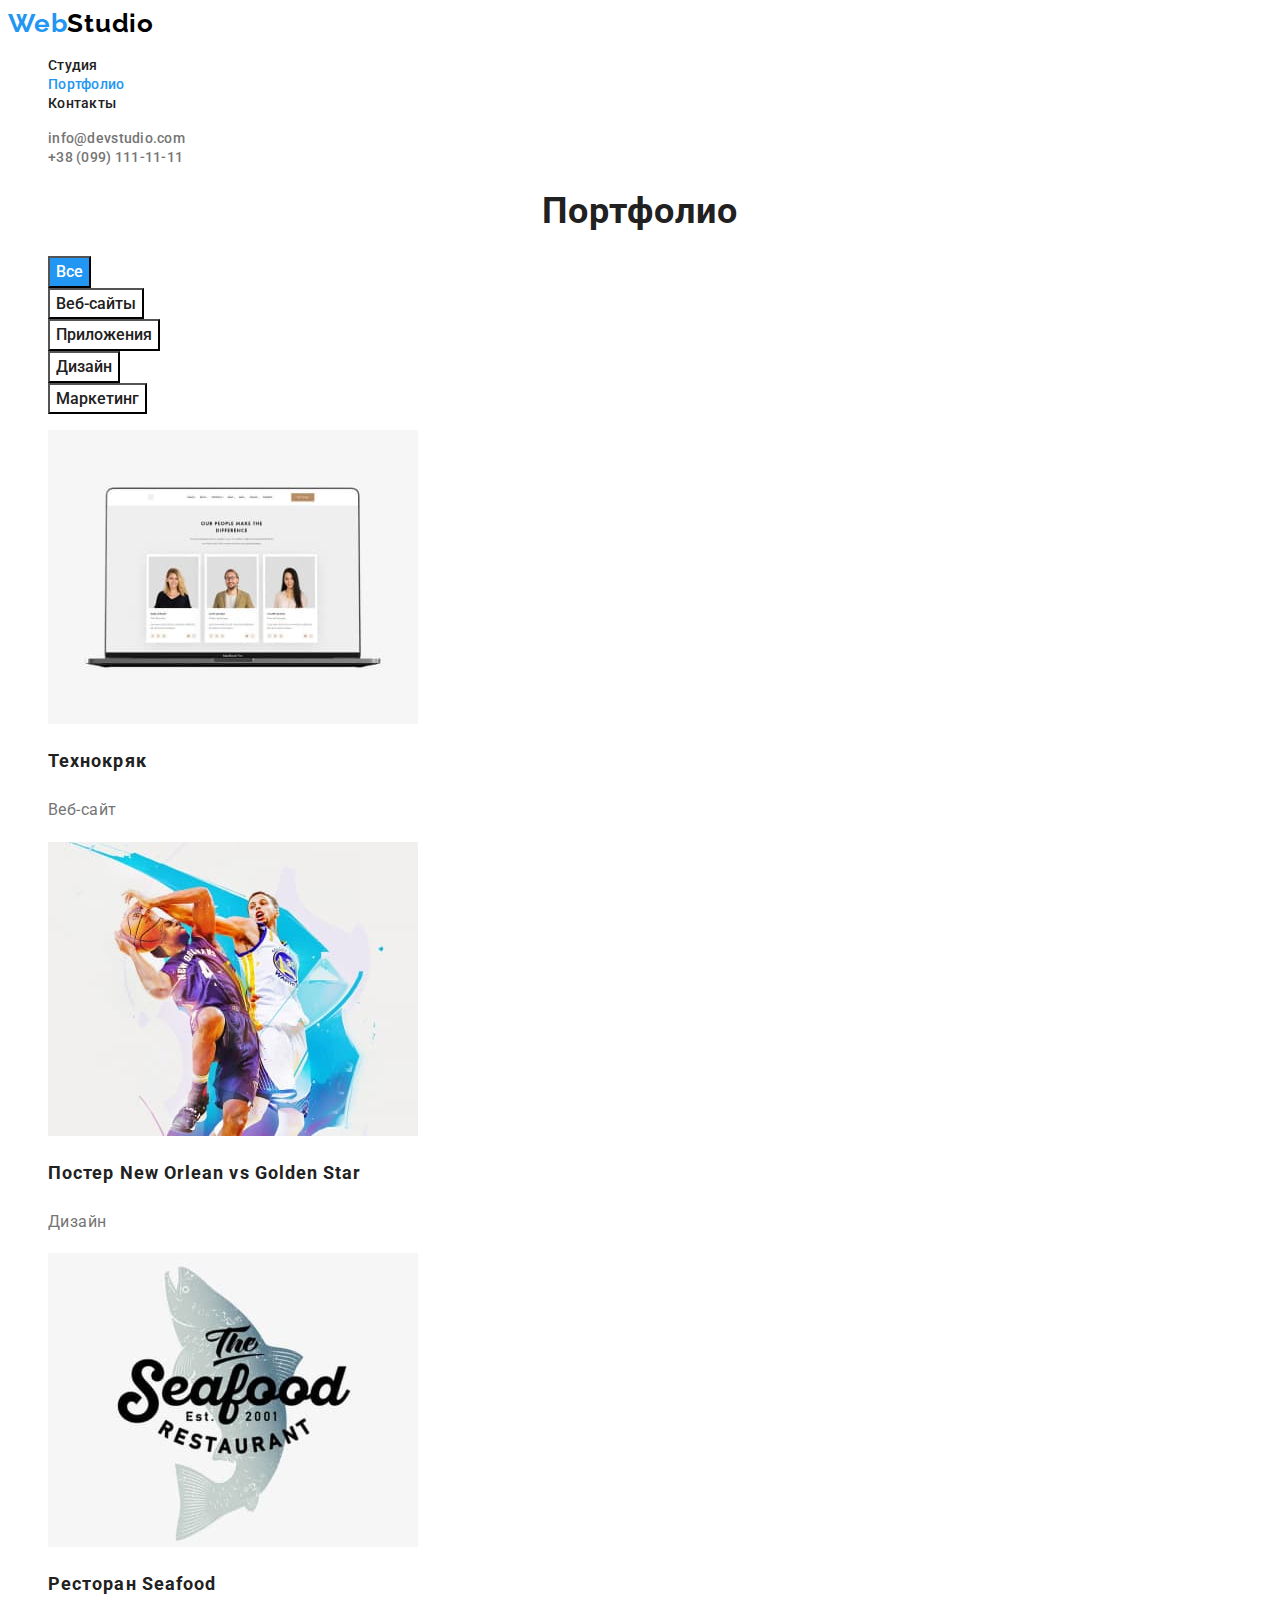
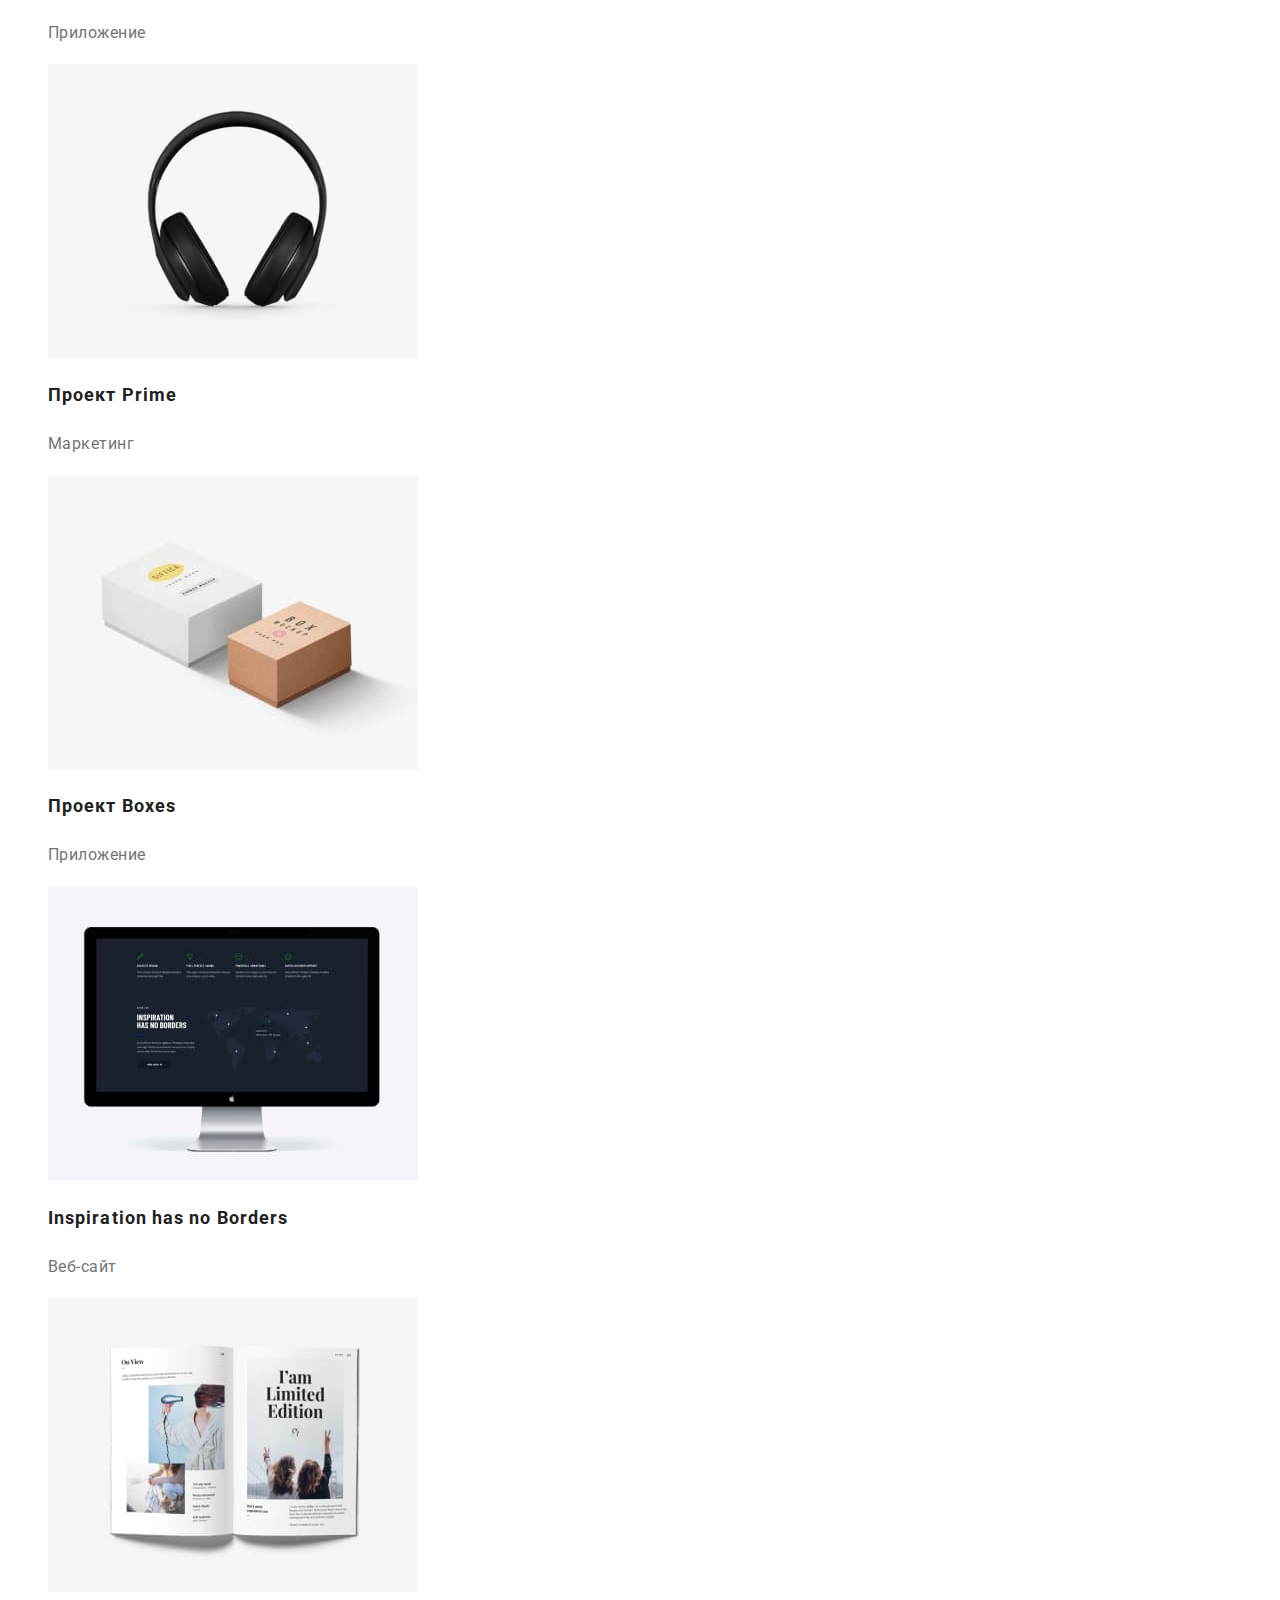
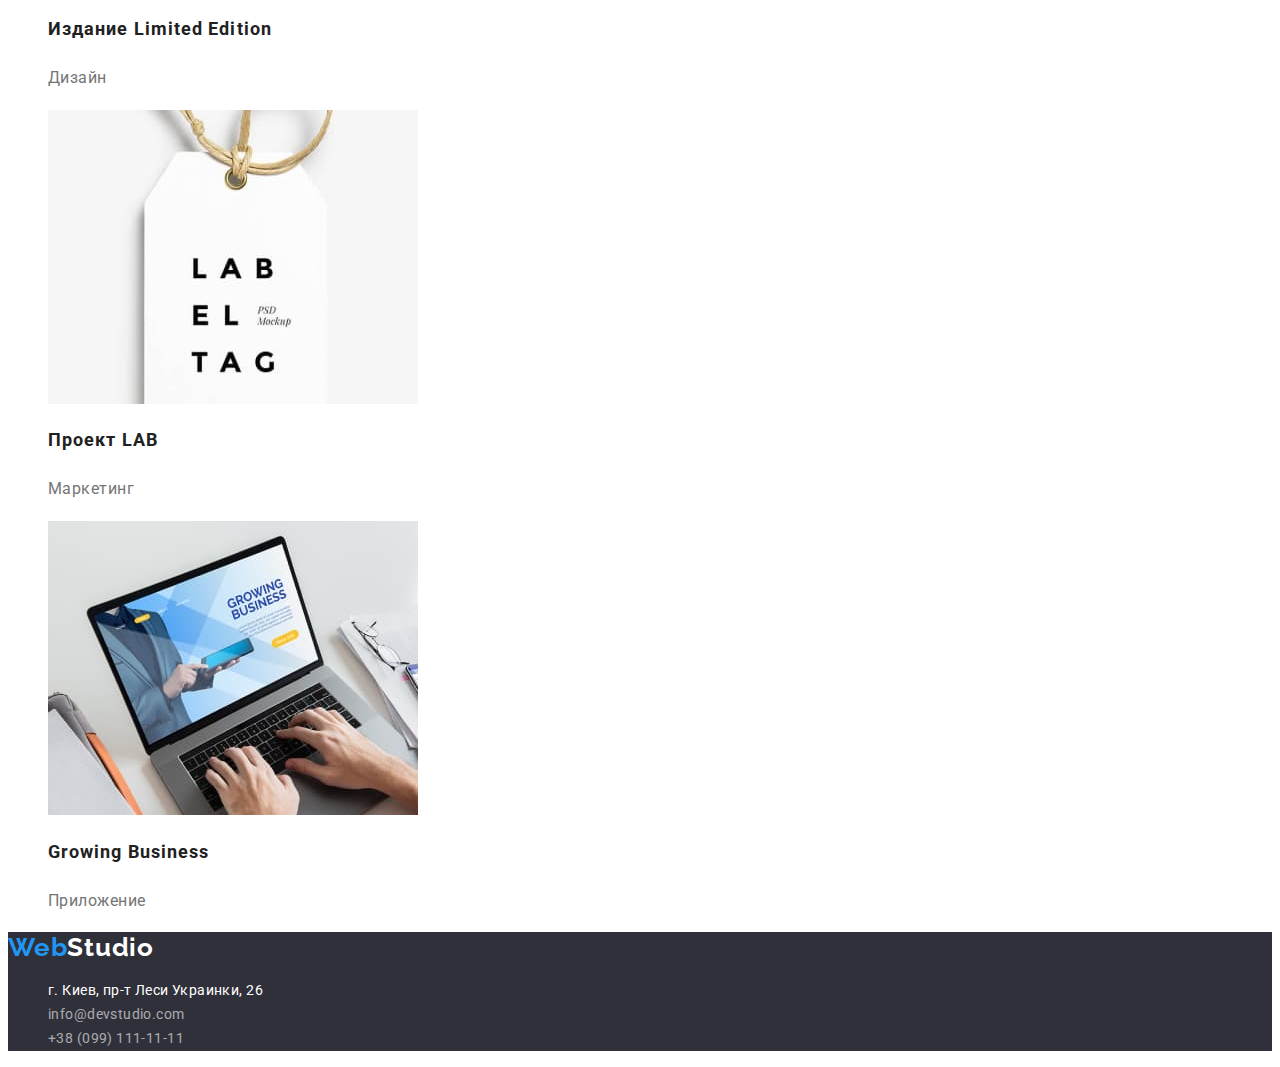
==== portfolio.html @ fb545ff1 "копирование с предыдущего репозитория" ====
<!DOCTYPE html>
<html lang="ru">
  <head>
    <meta charset="UTF-8" />
    <meta http-equiv="X-UA-Compatible" content="IE=edge" />
    <meta name="viewport" content="width=device-width, initial-scale=1.0" />
    <title>Portfolio</title>
    <link
      href="https://fonts.googleapis.com/css2?family=Raleway:wght@700&family=Roboto:wght@400;500;700;900&display=swap"
      rel="stylesheet"
    />
    <link rel="stylesheet" href="./css/style.css" />
  </head>
  <body>
    <!-- Хедер -->
    <header>
      <a href="./index.html" class="logo"> <span class="accent">Web</span>Studio </a>
      <!-- Навигация  -->
      <nav>
        <ul class="site-nav list">
          <li><a href="./index.html" class="site-nav-link"> Студия </a></li>
          <li><a href="./portfolio.html" class="site-nav-link current"> Портфолио </a></li>
          <li><a href="" class="site-nav-link"> Контакты </a></li>
        </ul>
      </nav>
      <!-- Контакты -->
      <ul class="auth-nav list">
        <li>
          <a href="mailto:info@devstudio.com" class="auth-nav-link">info@devstudio.com</a>
        </li>
        <li>
          <a href="tel:+380991111111" class="auth-nav-link">+38 (099) 111-11-11</a>
        </li>
      </ul>
    </header>
    <!-- Главный раздел -->
    <main>
      <section class="section">
        <h1 class="section-title">Портфолио</h1>
        <ul class="portfolio-button list">
          <li><button type="button" class="button current">Все</button></li>
          <li><button type="button" class="button primary">Веб-сайты</button></li>
          <li><button type="button" class="button primary">Приложения</button></li>
          <li><button type="button" class="button primary">Дизайн</button></li>
          <li><button type="button" class="button primary">Маркетинг</button></li>
        </ul>
        <ul class="benefits list">
          <li>
            <img src="./images/img1.jpg" alt="Веб-сайт" width="370" height="294" />
            <h2 class="benefits-title">Технокряк</h2>
            <p class="benefits-text">Веб-сайт</p>
          </li>
          <li>
            <img src="./images/img2.jpg" alt="Постер" width="370" height="294" />
            <h2 class="benefits-title">Постер <span lang="en">New Orlean vs Golden Star</span></h2>
            <p class="benefits-text">Дизайн</p>
          </li>
          <li>
            <img src="./images/img3.jpg" alt="Ресторан" width="370" height="294" />
            <h2 class="benefits-title">Ресторан <span lang="en">Seafood</span></h2>
            <p class="benefits-text">Приложение</p>
          </li>
          <li>
            <img src="./images/img4.jpg" alt="Проект Прайм" width="370" height="294" />
            <h2 class="benefits-title">Проект <span lang="en">Prime</span></h2>
            <p class="benefits-text">Маркетинг</p>
          </li>
          <li>
            <img src="./images/img5.jpg" alt="Проект Боксиз" width="370" height="294" />
            <h2 class="benefits-title">Проект <span lang="en">Boxes</span></h2>
            <p class="benefits-text">Приложение</p>
          </li>
          <li>
            <img src="./images/img6.jpg" alt="Вдохновение" width="370" height="294" />
            <h2 class="benefits-title" lang="en">Inspiration has no Borders</h2>
            <p class="benefits-text">Веб-сайт</p>
          </li>
          <li>
            <img src="./images/img7.jpg" alt="Издание" width="370" height="294" />
            <h2 class="benefits-title">Издание <span lang="en">Limited Edition</span></h2>
            <p class="benefits-text">Дизайн</p>
          </li>
          <li>
            <img src="./images/img8.jpg" alt="Проект Лаб" width="370" height="294" />
            <h2 class="benefits-title">Проект <span lang="en">LAB</span></h2>
            <p class="benefits-text">Маркетинг</p>
          </li>
          <li>
            <img src="./images/img9.jpg" alt="Растущий бизнес" width="370" height="294" />
            <h2 class="benefits-title" lang="en">Growing Business</h2>
            <p class="benefits-text">Приложение</p>
          </li>
        </ul>
      </section>
    </main>

    <!-- Футер -->
    <footer class="footer">
      <a href="./index.html" class="footer-logo"> <span class="accent">Web</span>Studio </a>
      <address class="footer-address">
        <ul class="information list">
          <li>
            <a href="https://goo.gl/maps/oPbWowYrKjm67KPz8" class="location"
              >г. Киев, пр-т Леси Украинки, 26
            </a>
          </li>
          <li><a href="mailto:info@devstudio.com" class="link">info@devstudio.com </a> <br /></li>
          <li>
            <a href="tel:+380991111111" class="link">+38 (099) 111-11-11</a>
          </li>
        </ul>
      </address>
    </footer>
  </body>
</html>
---- css/style.css ----
:root {
    --primery-text-color: #757575;
    --title-text-color:#212121;
    --accent-color: #2196F3;
    --primery-white-color:#FFFFFF;
    --footer-contact-color:rgba(255, 255, 255, 0.6);
    --hero-button-color:#188CE8;
}


body {
background-color:var(--primery-white-color);
color:var(--primery-text-color);
font-family: Roboto, sans-serif;
} 


/* ul{list-style: none;} */
.list{
list-style: none;  
}   

/* logo */

.logo {
color: #000000;
font-family: Raleway, sans-serif;
font-weight: 700;
font-size: 26px;
line-height: 1.19;
letter-spacing: 0.03em;
text-decoration: none;
}
.logo:hover,
.logo:focus {
color: var(--accent-color);
}
.footer-logo{
color:var(--primery-white-color);
font-family: Raleway, sans-serif;
font-weight: 700;
font-size: 26px;
line-height: 1.19;
letter-spacing: 0.03em;
text-decoration: none;
}

.accent {
color: var(--accent-color);
}

.footer-logo:hover, .footer-logo:focus{
color: var(--accent-color);
}


/* site nav */
.site-nav-link {
color:var(--title-text-color) ;
font-weight: 500;
font-size: 14px;
line-height: 1.14;
letter-spacing: 0.02em;
text-decoration: none;
}
.site-nav-link:hover, 
.site-nav-link:focus{
color:var(--accent-color) ;
}
.site-nav-link.current{
color:var(--accent-color);
}


/* auth-nav */

.auth-nav-link{
color: var(--primery-text-color);
font-weight: 500;
font-size: 14px;
line-height: 1.14;
letter-spacing: 0.02em;
text-decoration: none;
}

.auth-nav-link:hover, 
.auth-nav-link:focus{
color: var(--accent-color);
}



/* hero */
.hero-title{
color:var(--primery-white-color);
font-weight: 900;
font-size: 44px;
line-height: 1.36;
text-align: center;
letter-spacing: 0.06em;
text-transform: uppercase;
}


/* button index.html*/

.button{cursor: pointer;}

.hero-button{
color:var(--primery-white-color);
background-color:var(--accent-color);
font-family: inherit;
font-weight: 700;
font-size: 16px;
line-height: 1.88;
text-align: center;
letter-spacing: 0.06em;
text-decoration: none;
}

.hero-button.primary:hover,
.hero-button.primary:focus {
color: var(--primery-white-color);
background-color:var(--hero-button-color);
}


/* button portfolio.html*/

.button {
color: var(--title-text-color);
background-color: var(--primery-white-color);
font-family: inherit;
font-weight: 500;
font-size: 16px;
line-height: 1.6;
text-decoration: none;
}

.button.current{
color: var(--primery-white-color);
background-color: var(--accent-color);
}

.button.primary:hover, 
.button.primary:focus {
color: var(--primery-white-color);
background-color: var(--accent-color);
}

/* section */
.section-title {
color: var(--title-text-color);
font-weight: 700;
font-size: 36px;
line-height: 1.17;
text-align: center;
letter-spacing: 0.03em;
}

/* section "Features" */

.feature-title{
color: var(--title-text-color);
font-weight: 700;
font-size: 14px;
line-height: 1.14;
letter-spacing: 0.03em;
}

/* все заглавные */
.feature-title{
text-transform: uppercase;
}

.feature-text{
color:var(--primery-text-color) ;
font-size: 14px;
line-height: 1.7;
letter-spacing: 0.03em;
}

/* section team */

.team-title{
color: var(--title-text-color);
font-weight: 500;
font-size: 16px;
line-height: 1.19;
letter-spacing: 0.03em;
}
.team-text{
color: var(--primery-text-color);
font-size: 16px;
line-height: 1.19;
letter-spacing: 0.03em;
}

/* section benefits */
.benefits-title {
color: var(--title-text-color);
font-weight: 700;
font-size: 18px;
line-height: 2;
letter-spacing: 0.06em;
}

.benefits-text {
color: var(--primery-text-color);
font-size: 16px;
line-height: 1.9;
letter-spacing: 0.03em;
}

/* "footer address */

.footer-address{
font-style: normal;
}

.information .location{
color:var(--primery-white-color);
}

.information .location:hover,
.information .location:focus{
color:var(--accent-color);
}

.information .link{
color:var(--footer-contact-color);
}

.information .link:hover,
.information .link:focus{
color: var(--accent-color);
}

.information .location, .information .link{
font-size: 14px;
line-height: 1.7;
letter-spacing: 0.03em;
text-decoration: none;
}




/* section "hero" */
.hero, .footer{
background-color: #2F303A;
}

/*section-team */
.section-team{
background-color:#F5F4FA ;
}















/* Oбщий background E5E5E5 */
/* лого цвет #2196F3 #000000 */
/* цвет основного текста #212121; */
/* цвет дополнительного текста  #757575; */

/* белый #ffffff*/
/* акцент #2196F3 */
/* задний фон хедера  background: #F5F4FA */
/* задний фон под кнопкой background: #2F303A */
/* задний фон основного раздела background: #E5E5E5 */
/* фон внизу почта и телефон rgba(255, 255, 255, 0.6) */

/* .button{ 
font-family: inherit;}*/
/* {
    color: var(--title-text-color);
    background-color: var(--primery-white-color);
}
.button.primary{
    color: var(--primery-white-color);
    background-color:var(--accent-color);
}
.button.secondary{
    color:var(--accent-color);
    background-color:var(--primery-white-color);
}
html
<li><a href=""class=button primary> Log in </a></li>
<li><a href=""class=button secondary> Register </a></li> */
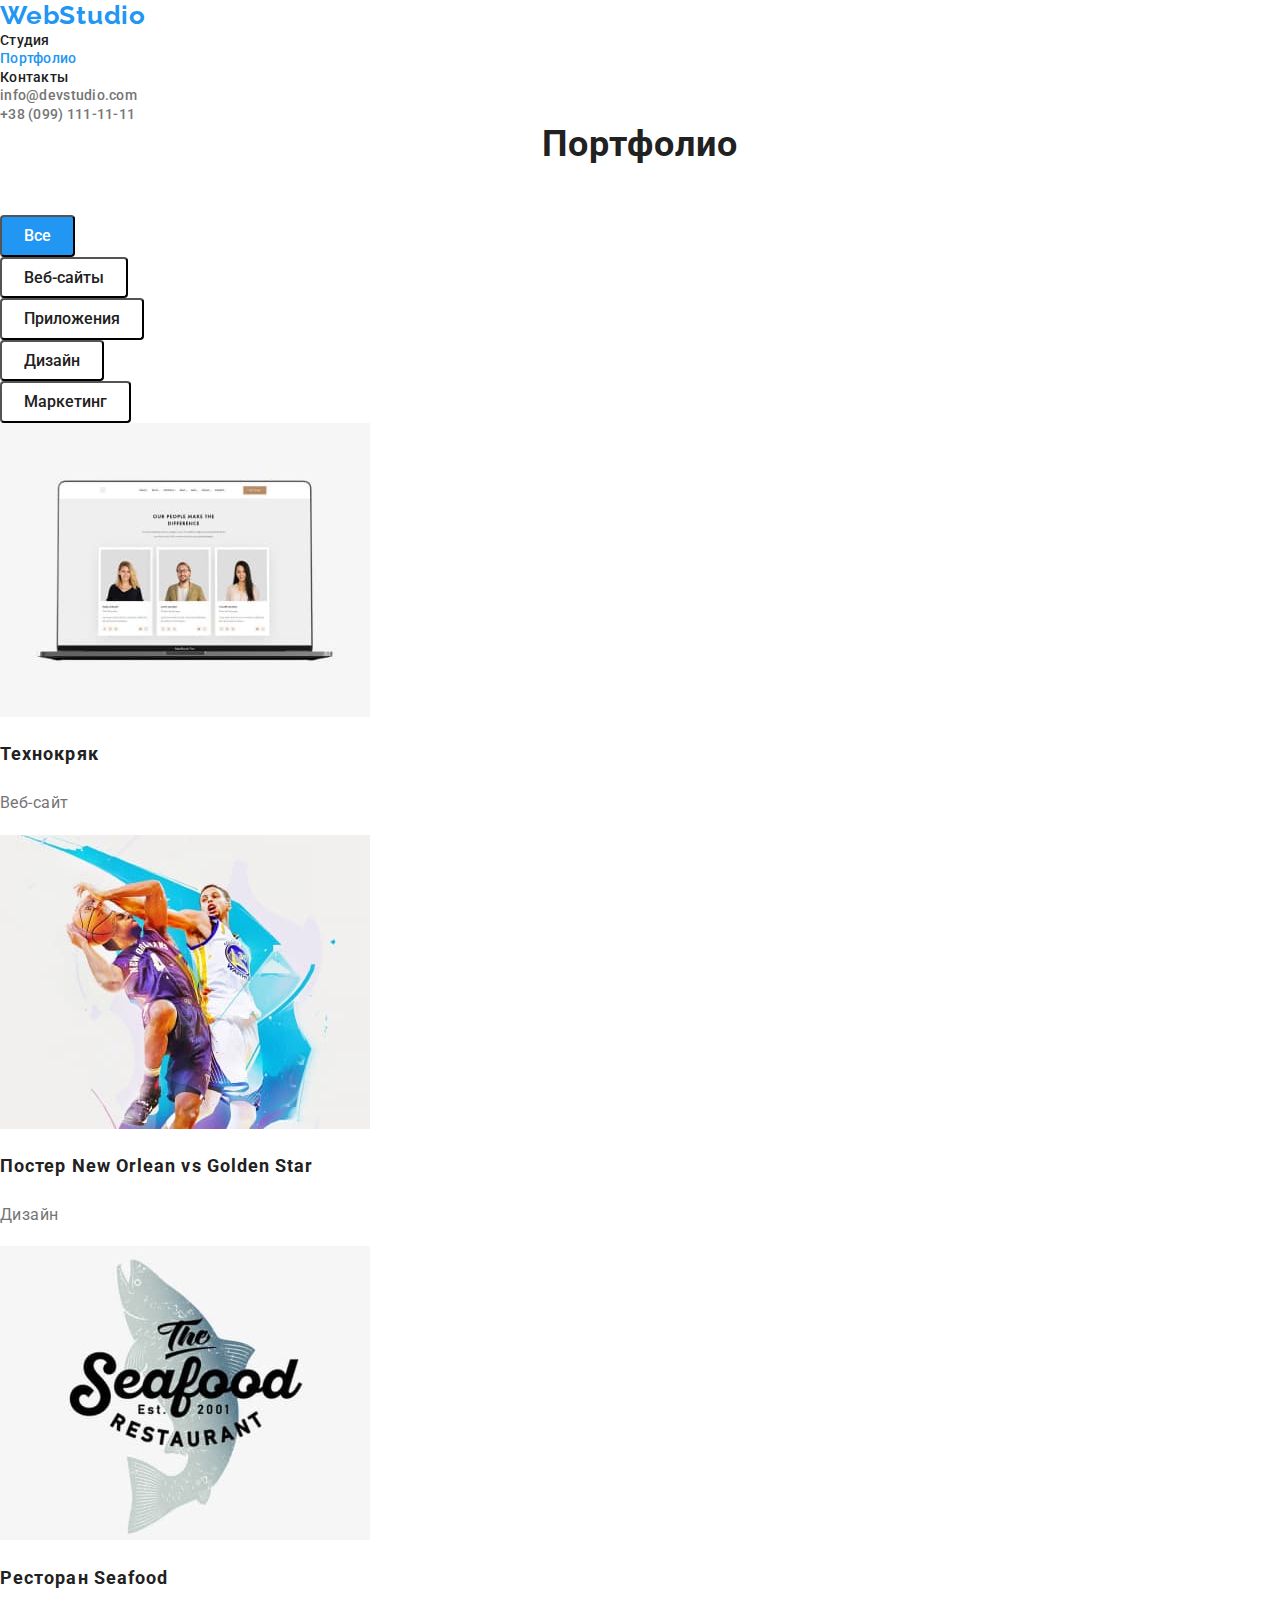
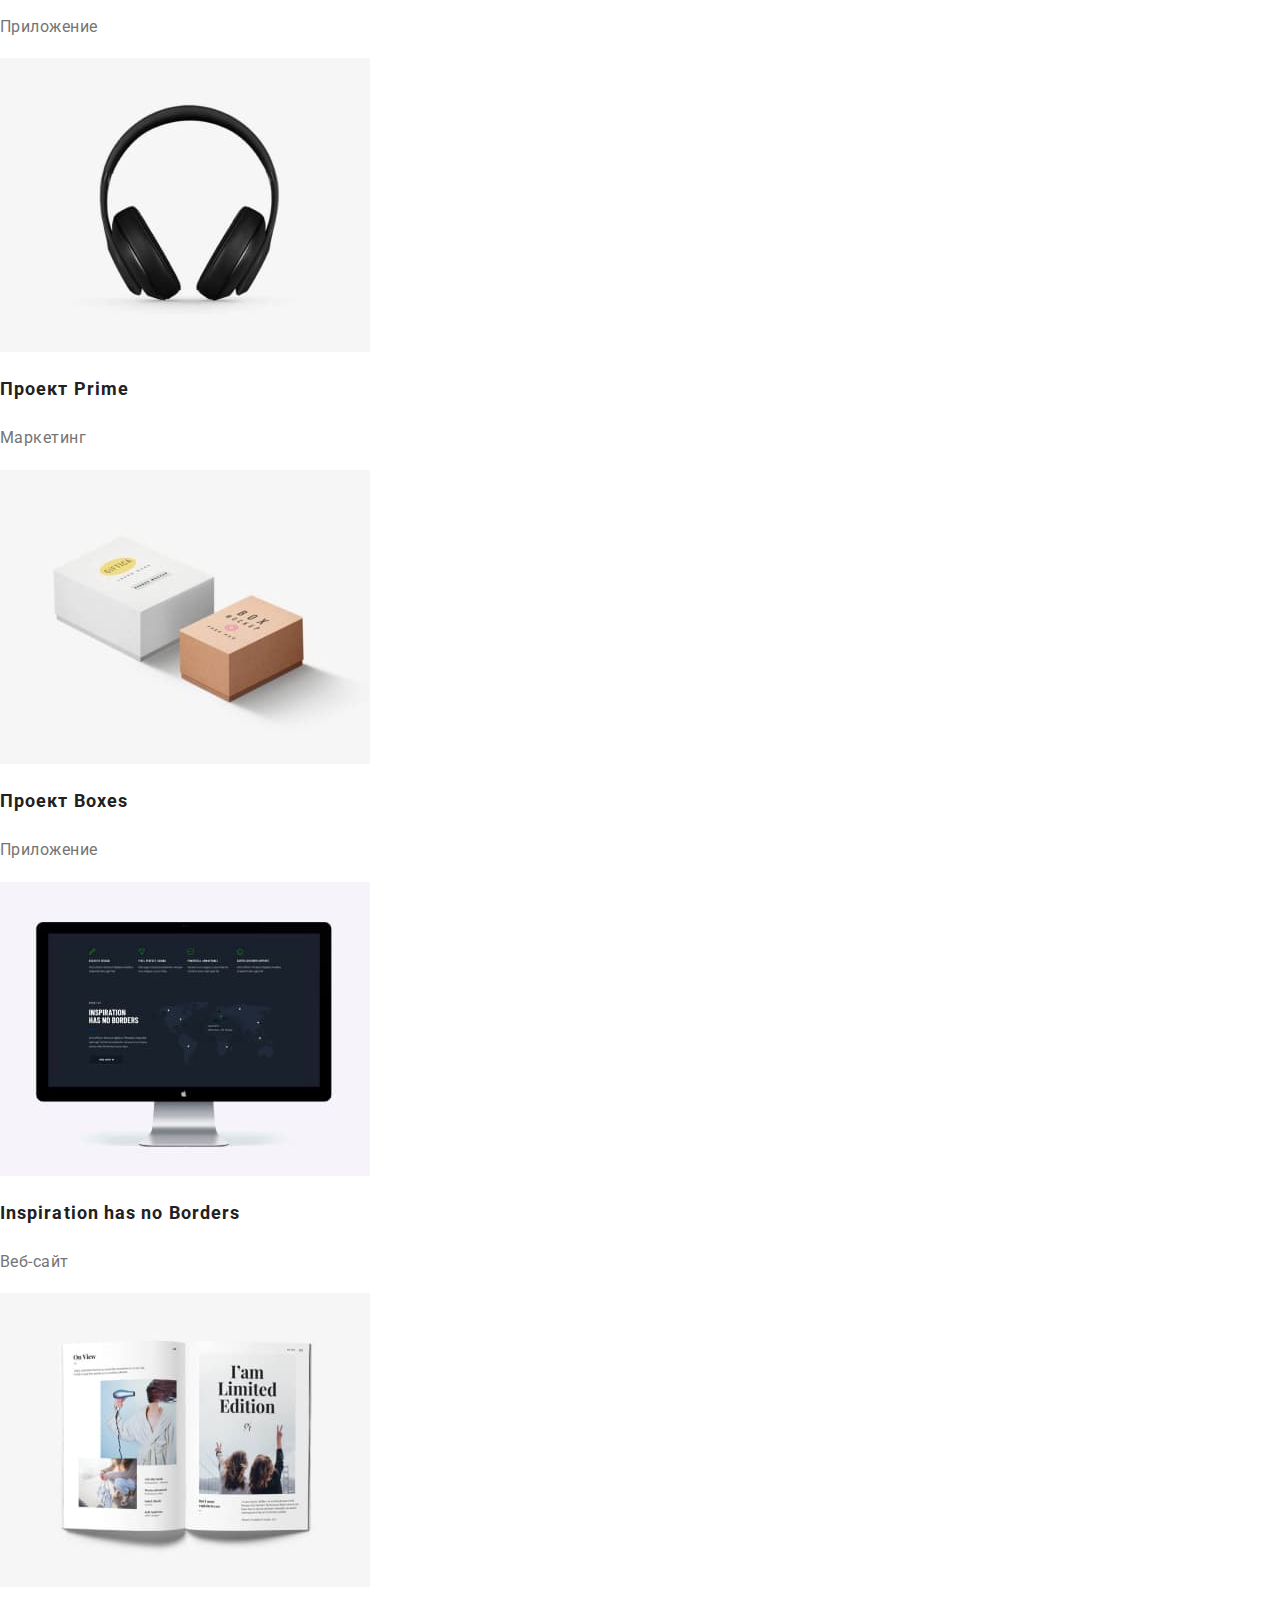
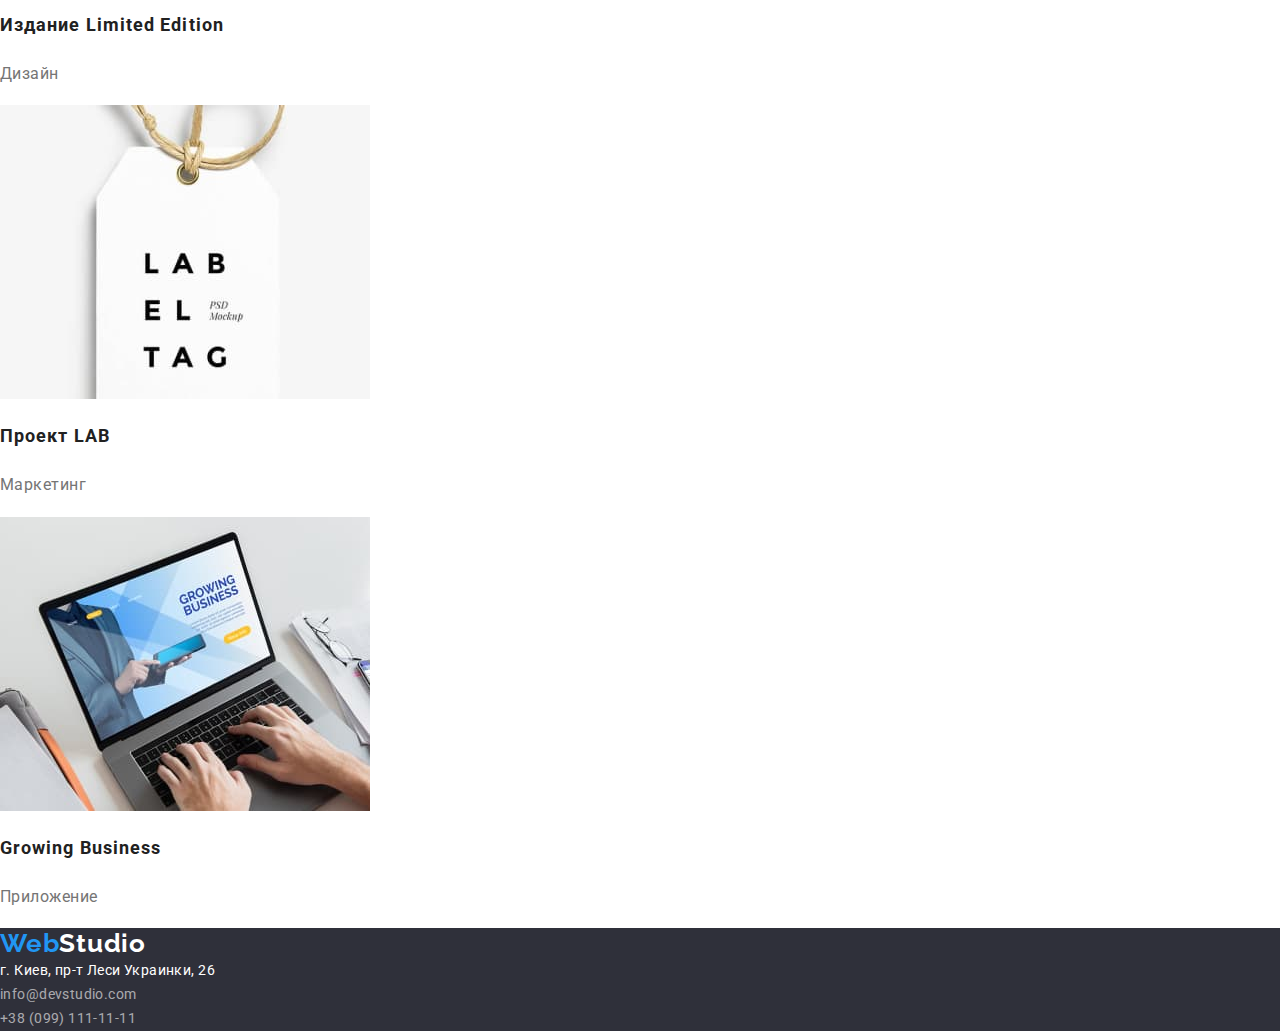
==== commit 184fc4c3: "нанесение разметки в index" ====
--- a/portfolio.html
+++ b/portfolio.html
@@ -8,6 +8,10 @@
     <link
       href="https://fonts.googleapis.com/css2?family=Raleway:wght@700&family=Roboto:wght@400;500;700;900&display=swap"
       rel="stylesheet"
+    />
+    <link
+      rel="stylesheet"
+      href="https://cdnjs.cloudflare.com/ajax/libs/modern-normalize/1.1.0/modern-normalize.min.css"
     />
     <link rel="stylesheet" href="./css/style.css" />
   </head>
--- a/css/style.css
+++ b/css/style.css
@@ -1,3 +1,13 @@
+html{
+    box-sizing: border-box;
+}
+
+*, 
+*::before,
+*::after{
+box-sizing: inherit;
+}
+
 :root {
     --primery-text-color: #757575;
     --title-text-color:#212121;
@@ -12,12 +22,30 @@
 background-color:var(--primery-white-color);
 color:var(--primery-text-color);
 font-family: Roboto, sans-serif;
-} 
-
+}
+ /*разметка макета  */
+
+/* разметка хедера */
+.page-header{
+background-color: var(--primery-white-color); 
+}
+
+/* разметка контейнера */
+
+.container{
+width: 1170px;
+padding-left: 15px;
+padding-right: 15px;
+margin-left: auto;
+margin-right: auto;
+outline: 2px solid tomato;
+}
 
 /* ul{list-style: none;} */
 .list{
-list-style: none;  
+list-style: none;
+padding: 0;
+margin: 0;  
 }   
 
 /* logo */
@@ -91,12 +119,18 @@
 
 
 /* hero */
+.hero{
+text-align: center;
+margin-bottom: 94px;
+}
 .hero-title{
+padding-top: 200px;
+margin-top: 0px;
+margin-bottom:30px;
 color:var(--primery-white-color);
 font-weight: 900;
 font-size: 44px;
 line-height: 1.36;
-text-align: center;
 letter-spacing: 0.06em;
 text-transform: uppercase;
 }
@@ -107,6 +141,12 @@
 .button{cursor: pointer;}
 
 .hero-button{
+display:inline-block;
+border-radius:4px;
+padding: 10px 32px;
+min-width: 200px;
+margin-bottom: 200px;
+text-align: center;
 color:var(--primery-white-color);
 background-color:var(--accent-color);
 font-family: inherit;
@@ -128,6 +168,9 @@
 /* button portfolio.html*/
 
 .button {
+display:inline-block;
+border-radius:4px;
+padding: 6px 22px;
 color: var(--title-text-color);
 background-color: var(--primery-white-color);
 font-family: inherit;
@@ -148,6 +191,10 @@
 background-color: var(--accent-color);
 }
 
+/* скрыть заголовок "Особенности"/
+
+.section-name{visibility: hidden;}
+
 /* section */
 .section-title {
 color: var(--title-text-color);
@@ -156,9 +203,14 @@
 line-height: 1.17;
 text-align: center;
 letter-spacing: 0.03em;
+margin-top: 0px;
+margin-bottom: 50px;
 }
 
 /* section "Features" */
+.section-feature{
+margin-bottom: 94px;
+}
 
 .feature-title{
 color: var(--title-text-color);
@@ -166,6 +218,8 @@
 font-size: 14px;
 line-height: 1.14;
 letter-spacing: 0.03em;
+margin-top: 0px;
+margin-bottom: 10px;
 }
 
 /* все заглавные */
@@ -178,9 +232,21 @@
 font-size: 14px;
 line-height: 1.7;
 letter-spacing: 0.03em;
-}
+margin-top: 0px;
+margin-bottom: 0px;
+}
+
+/* section-jobs */
+
+.section-jobs{
+margin-bottom: 94px;
+}
+
 
 /* section team */
+.section-team{
+margin-bottom: 0;
+}
 
 .team-title{
 color: var(--title-text-color);
@@ -188,12 +254,16 @@
 font-size: 16px;
 line-height: 1.19;
 letter-spacing: 0.03em;
+margin-top: 0px;
+margin-bottom: 10px;
 }
 .team-text{
 color: var(--primery-text-color);
 font-size: 16px;
 line-height: 1.19;
 letter-spacing: 0.03em;
+margin-top: 0px;
+margin-bottom: 0px;
 }
 
 /* section benefits */
@@ -298,4 +368,13 @@
 }
 html
 <li><a href=""class=button primary> Log in </a></li>
-<li><a href=""class=button secondary> Register </a></li> */+<li><a href=""class=button secondary> Register </a></li> */
+.box{
+    margin-bottom: 50px;
+    /* border: 5px solid tomato;
+    padding: 20px;
+    margin: 20px;
+    background-color: tomato; */
+    outline: 2px solid tomato;
+    background-color: tomato;
+}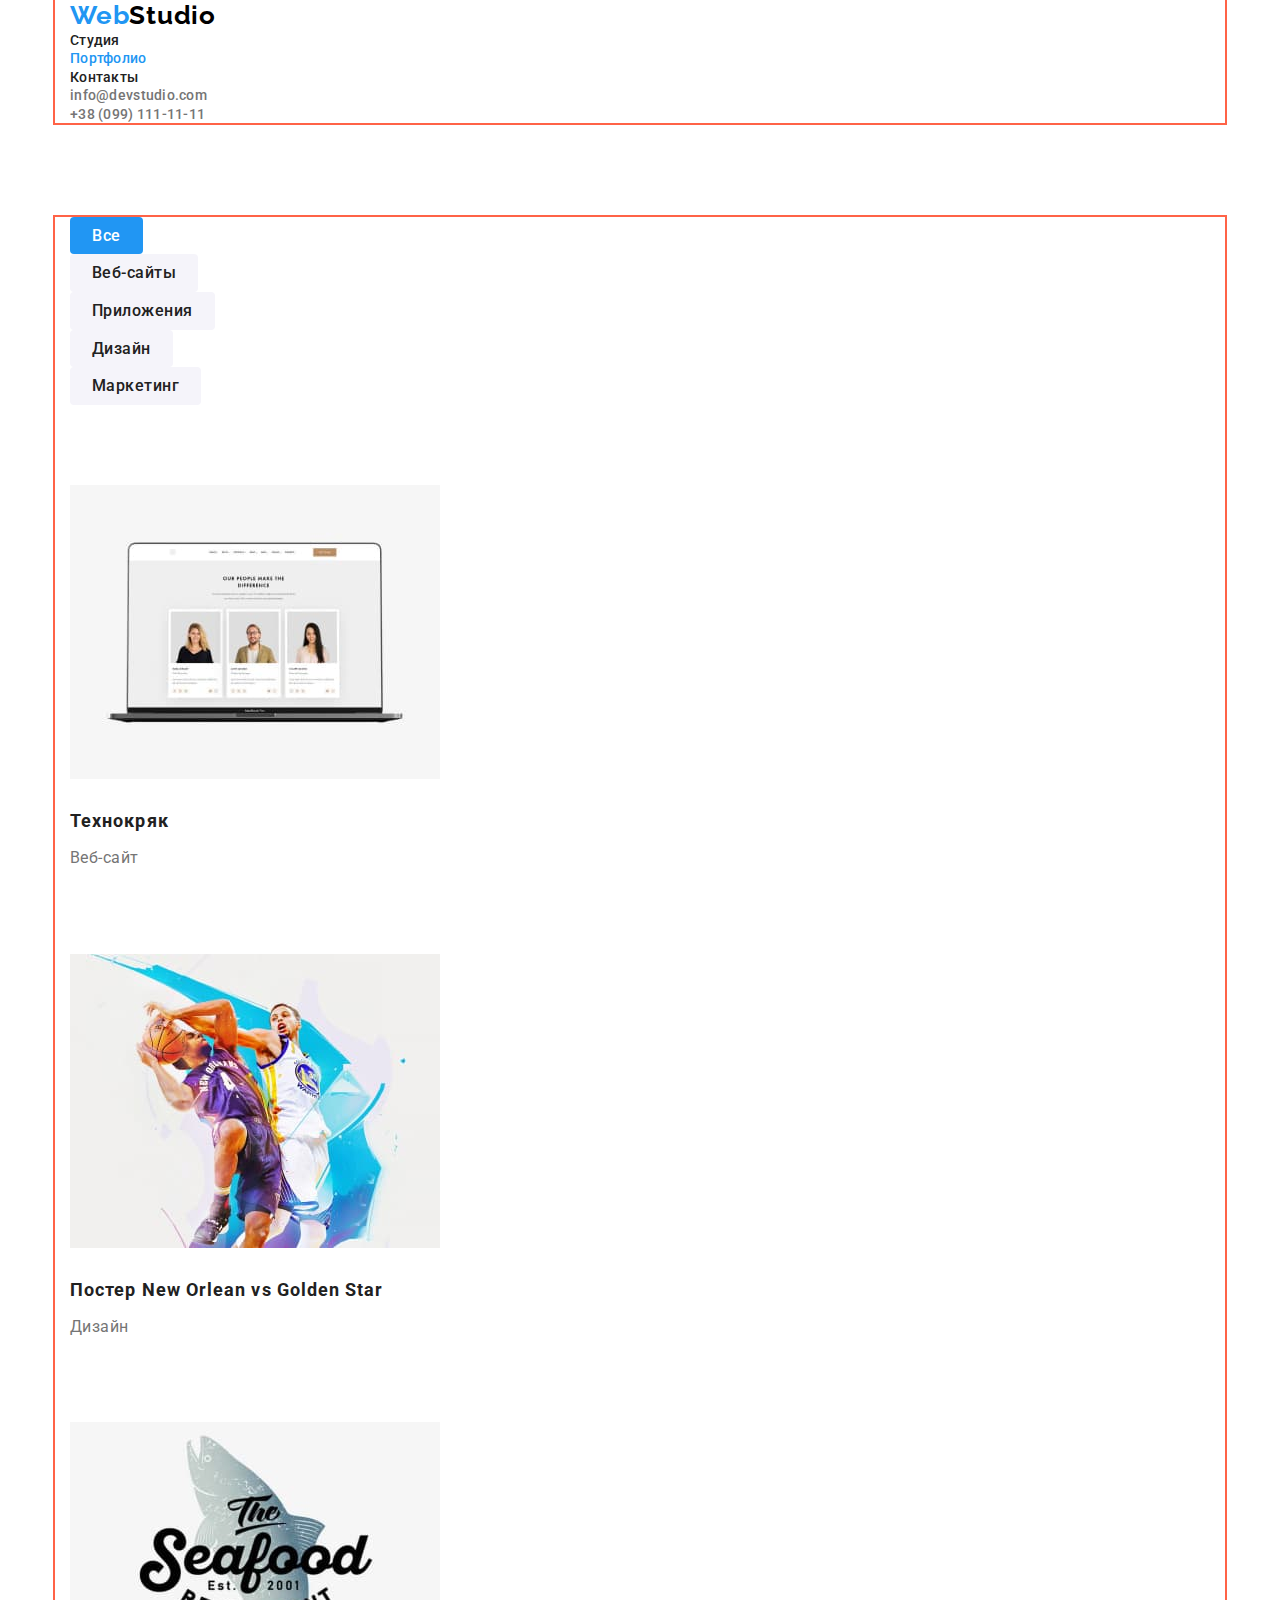
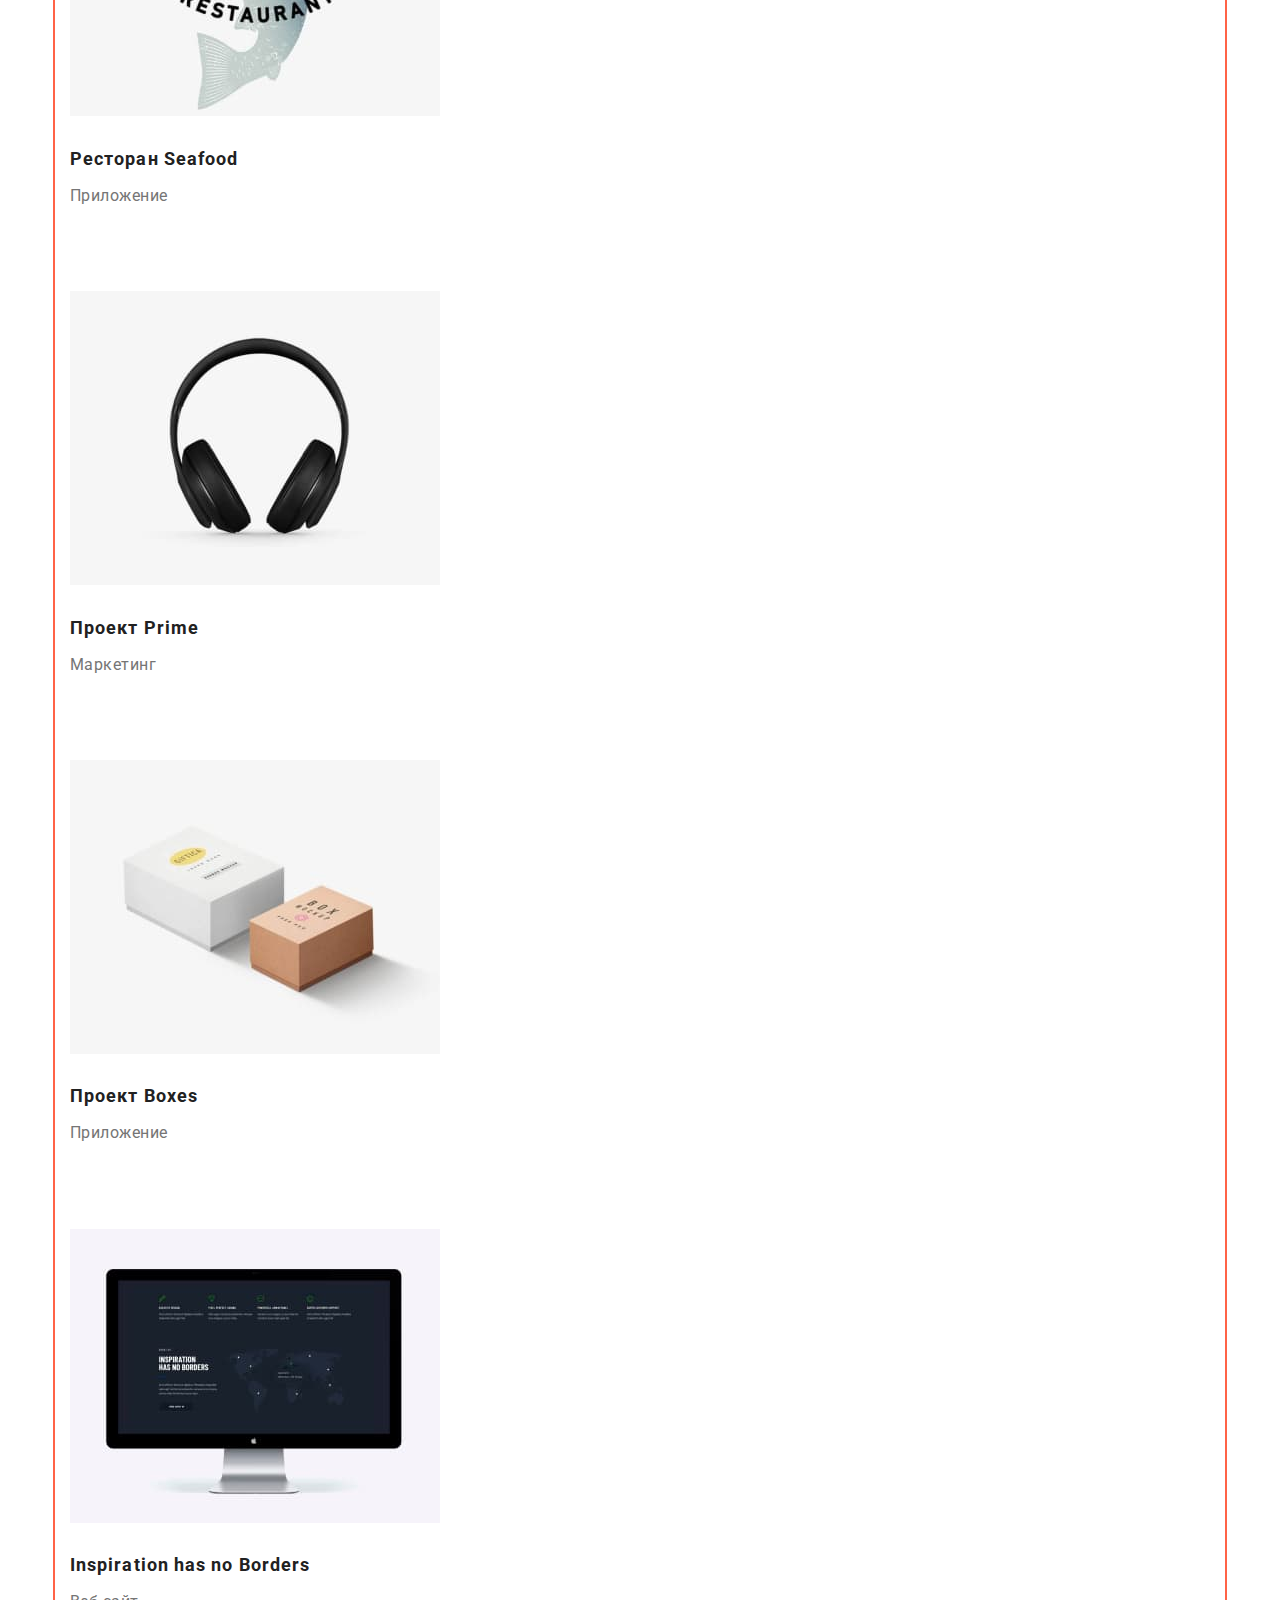
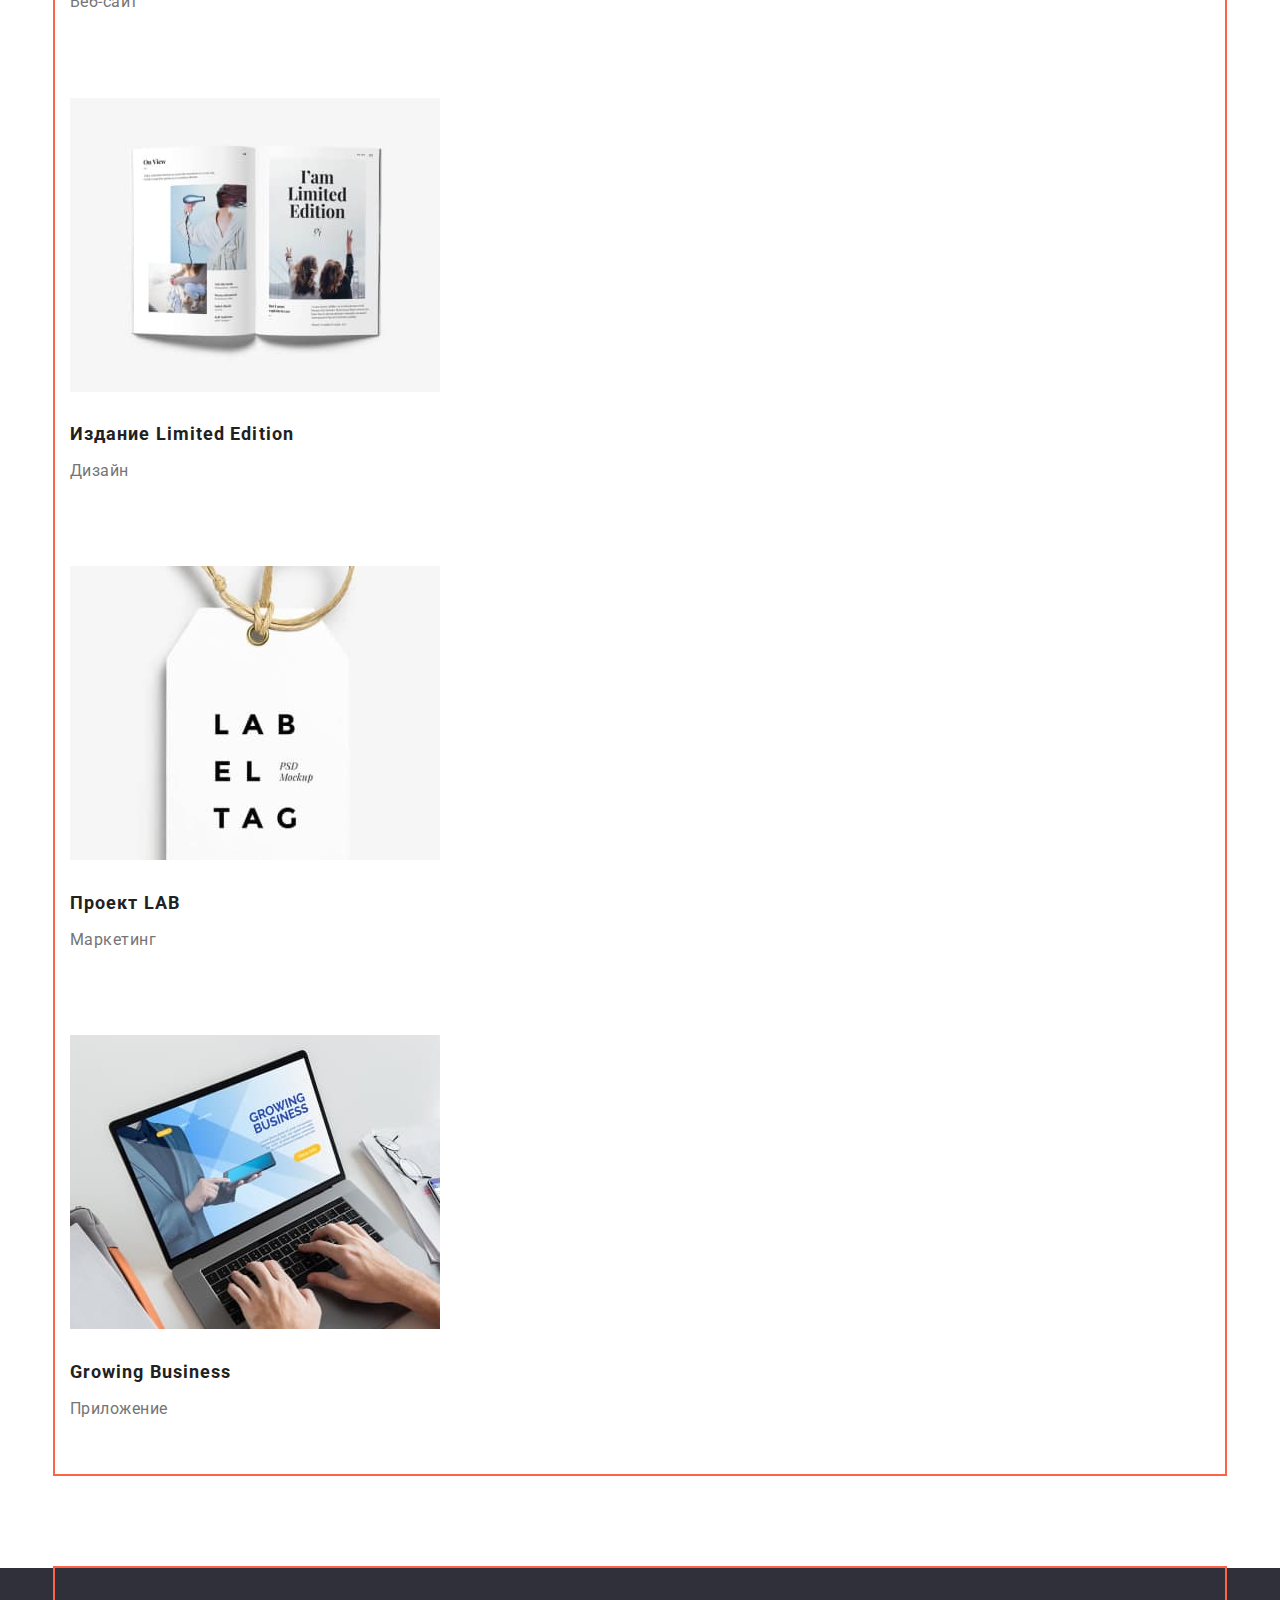
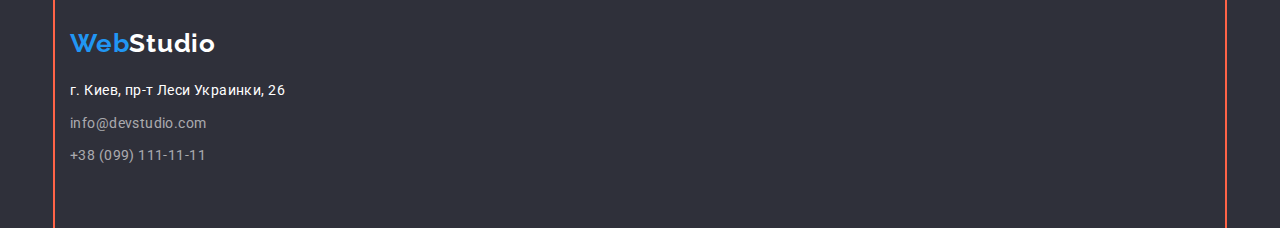
==== commit a31bbe84: "разметка index и portfolio без flex" ====
--- a/portfolio.html
+++ b/portfolio.html
@@ -17,103 +17,111 @@
   </head>
   <body>
     <!-- Хедер -->
-    <header>
-      <a href="./index.html" class="logo"> <span class="accent">Web</span>Studio </a>
-      <!-- Навигация  -->
-      <nav>
-        <ul class="site-nav list">
-          <li><a href="./index.html" class="site-nav-link"> Студия </a></li>
-          <li><a href="./portfolio.html" class="site-nav-link current"> Портфолио </a></li>
-          <li><a href="" class="site-nav-link"> Контакты </a></li>
+    <header class="page-header">
+      <div class="container">
+        <a href="./index.html" class="logo"> <span class="accent">Web</span>Studio </a>
+        <!-- Навигация  -->
+        <nav>
+          <ul class="site-nav list">
+            <li><a href="./index.html" class="site-nav-link"> Студия </a></li>
+            <li><a href="./portfolio.html" class="site-nav-link current"> Портфолио </a></li>
+            <li><a href="" class="site-nav-link"> Контакты </a></li>
+          </ul>
+        </nav>
+        <!-- Контакты -->
+        <ul class="auth-nav list">
+          <li>
+            <a href="mailto:info@devstudio.com" class="auth-nav-link">info@devstudio.com</a>
+          </li>
+          <li>
+            <a href="tel:+380991111111" class="auth-nav-link">+38 (099) 111-11-11</a>
+          </li>
         </ul>
-      </nav>
-      <!-- Контакты -->
-      <ul class="auth-nav list">
-        <li>
-          <a href="mailto:info@devstudio.com" class="auth-nav-link">info@devstudio.com</a>
-        </li>
-        <li>
-          <a href="tel:+380991111111" class="auth-nav-link">+38 (099) 111-11-11</a>
-        </li>
-      </ul>
+      </div>
     </header>
     <!-- Главный раздел -->
     <main>
-      <section class="section">
-        <h1 class="section-title">Портфолио</h1>
-        <ul class="portfolio-button list">
-          <li><button type="button" class="button current">Все</button></li>
-          <li><button type="button" class="button primary">Веб-сайты</button></li>
-          <li><button type="button" class="button primary">Приложения</button></li>
-          <li><button type="button" class="button primary">Дизайн</button></li>
-          <li><button type="button" class="button primary">Маркетинг</button></li>
-        </ul>
-        <ul class="benefits list">
-          <li>
-            <img src="./images/img1.jpg" alt="Веб-сайт" width="370" height="294" />
-            <h2 class="benefits-title">Технокряк</h2>
-            <p class="benefits-text">Веб-сайт</p>
-          </li>
-          <li>
-            <img src="./images/img2.jpg" alt="Постер" width="370" height="294" />
-            <h2 class="benefits-title">Постер <span lang="en">New Orlean vs Golden Star</span></h2>
-            <p class="benefits-text">Дизайн</p>
-          </li>
-          <li>
-            <img src="./images/img3.jpg" alt="Ресторан" width="370" height="294" />
-            <h2 class="benefits-title">Ресторан <span lang="en">Seafood</span></h2>
-            <p class="benefits-text">Приложение</p>
-          </li>
-          <li>
-            <img src="./images/img4.jpg" alt="Проект Прайм" width="370" height="294" />
-            <h2 class="benefits-title">Проект <span lang="en">Prime</span></h2>
-            <p class="benefits-text">Маркетинг</p>
-          </li>
-          <li>
-            <img src="./images/img5.jpg" alt="Проект Боксиз" width="370" height="294" />
-            <h2 class="benefits-title">Проект <span lang="en">Boxes</span></h2>
-            <p class="benefits-text">Приложение</p>
-          </li>
-          <li>
-            <img src="./images/img6.jpg" alt="Вдохновение" width="370" height="294" />
-            <h2 class="benefits-title" lang="en">Inspiration has no Borders</h2>
-            <p class="benefits-text">Веб-сайт</p>
-          </li>
-          <li>
-            <img src="./images/img7.jpg" alt="Издание" width="370" height="294" />
-            <h2 class="benefits-title">Издание <span lang="en">Limited Edition</span></h2>
-            <p class="benefits-text">Дизайн</p>
-          </li>
-          <li>
-            <img src="./images/img8.jpg" alt="Проект Лаб" width="370" height="294" />
-            <h2 class="benefits-title">Проект <span lang="en">LAB</span></h2>
-            <p class="benefits-text">Маркетинг</p>
-          </li>
-          <li>
-            <img src="./images/img9.jpg" alt="Растущий бизнес" width="370" height="294" />
-            <h2 class="benefits-title" lang="en">Growing Business</h2>
-            <p class="benefits-text">Приложение</p>
-          </li>
-        </ul>
+      <section class="section-filters">
+        <div class="container">
+          <!-- <h1 class="filters-title">Портфолио</h1> -->
+          <ul class="portfolio-button list">
+            <li><button type="button" class="button current">Все</button></li>
+            <li><button type="button" class="button primary">Веб-сайты</button></li>
+            <li><button type="button" class="button primary">Приложения</button></li>
+            <li><button type="button" class="button primary">Дизайн</button></li>
+            <li><button type="button" class="button primary">Маркетинг</button></li>
+          </ul>
+          <ul class="benefits list">
+            <li class="item">
+              <img src="./images/img1.jpg" alt="Веб-сайт" width="370" height="294" />
+              <h2 class="benefits-title">Технокряк</h2>
+              <p class="benefits-text">Веб-сайт</p>
+            </li>
+            <li class="item">
+              <img src="./images/img2.jpg" alt="Постер" width="370" height="294" />
+              <h2 class="benefits-title">
+                Постер <span lang="en">New Orlean vs Golden Star</span>
+              </h2>
+              <p class="benefits-text">Дизайн</p>
+            </li>
+            <li class="item">
+              <img src="./images/img3.jpg" alt="Ресторан" width="370" height="294" />
+              <h2 class="benefits-title">Ресторан <span lang="en">Seafood</span></h2>
+              <p class="benefits-text">Приложение</p>
+            </li>
+            <li class="item">
+              <img src="./images/img4.jpg" alt="Проект Прайм" width="370" height="294" />
+              <h2 class="benefits-title">Проект <span lang="en">Prime</span></h2>
+              <p class="benefits-text">Маркетинг</p>
+            </li>
+            <li class="item">
+              <img src="./images/img5.jpg" alt="Проект Боксиз" width="370" height="294" />
+              <h2 class="benefits-title">Проект <span lang="en">Boxes</span></h2>
+              <p class="benefits-text">Приложение</p>
+            </li>
+            <li class="item">
+              <img src="./images/img6.jpg" alt="Вдохновение" width="370" height="294" />
+              <h2 class="benefits-title" lang="en">Inspiration has no Borders</h2>
+              <p class="benefits-text">Веб-сайт</p>
+            </li>
+            <li class="item">
+              <img src="./images/img7.jpg" alt="Издание" width="370" height="294" />
+              <h2 class="benefits-title">Издание <span lang="en">Limited Edition</span></h2>
+              <p class="benefits-text">Дизайн</p>
+            </li>
+            <li class="item">
+              <img src="./images/img8.jpg" alt="Проект Лаб" width="370" height="294" />
+              <h2 class="benefits-title">Проект <span lang="en">LAB</span></h2>
+              <p class="benefits-text">Маркетинг</p>
+            </li>
+            <li class="item">
+              <img src="./images/img9.jpg" alt="Растущий бизнес" width="370" height="294" />
+              <h2 class="benefits-title" lang="en">Growing Business</h2>
+              <p class="benefits-text">Приложение</p>
+            </li>
+          </ul>
+        </div>
       </section>
     </main>
 
     <!-- Футер -->
-    <footer class="footer">
-      <a href="./index.html" class="footer-logo"> <span class="accent">Web</span>Studio </a>
-      <address class="footer-address">
-        <ul class="information list">
-          <li>
-            <a href="https://goo.gl/maps/oPbWowYrKjm67KPz8" class="location"
-              >г. Киев, пр-т Леси Украинки, 26
-            </a>
-          </li>
-          <li><a href="mailto:info@devstudio.com" class="link">info@devstudio.com </a> <br /></li>
-          <li>
-            <a href="tel:+380991111111" class="link">+38 (099) 111-11-11</a>
-          </li>
-        </ul>
-      </address>
+    <footer class="page-footer">
+      <div class="container">
+        <a href="./index.html" class="footer-logo"> <span class="accent">Web</span>Studio </a>
+        <address class="address">
+          <ul class="information list">
+            <li>
+              <a href="https://goo.gl/maps/oPbWowYrKjm67KPz8" class="location"
+                >г. Киев, пр-т Леси Украинки, 26
+              </a>
+            </li>
+            <li><a href="mailto:info@devstudio.com" class="link">info@devstudio.com </a> <br /></li>
+            <li>
+              <a href="tel:+380991111111" class="link">+38 (099) 111-11-11</a>
+            </li>
+          </ul>
+        </address>
+      </div>
     </footer>
   </body>
 </html>
--- a/css/style.css
+++ b/css/style.css
@@ -15,6 +15,7 @@
     --primery-white-color:#FFFFFF;
     --footer-contact-color:rgba(255, 255, 255, 0.6);
     --hero-button-color:#188CE8;
+    --button-portfolio-color:#F5F4FA;
 }
 
 
@@ -38,8 +39,7 @@
 padding-right: 15px;
 margin-left: auto;
 margin-right: auto;
-outline: 2px solid tomato;
-}
+outline: 2px solid tomato;}
 
 /* ul{list-style: none;} */
 .list{
@@ -63,23 +63,6 @@
 .logo:focus {
 color: var(--accent-color);
 }
-.footer-logo{
-color:var(--primery-white-color);
-font-family: Raleway, sans-serif;
-font-weight: 700;
-font-size: 26px;
-line-height: 1.19;
-letter-spacing: 0.03em;
-text-decoration: none;
-}
-
-.accent {
-color: var(--accent-color);
-}
-
-.footer-logo:hover, .footer-logo:focus{
-color: var(--accent-color);
-}
 
 
 /* site nav */
@@ -121,7 +104,6 @@
 /* hero */
 .hero{
 text-align: center;
-margin-bottom: 94px;
 }
 .hero-title{
 padding-top: 200px;
@@ -156,10 +138,12 @@
 text-align: center;
 letter-spacing: 0.06em;
 text-decoration: none;
+border: none;
 }
 
 .hero-button.primary:hover,
 .hero-button.primary:focus {
+border: none;
 color: var(--primery-white-color);
 background-color:var(--hero-button-color);
 }
@@ -171,24 +155,45 @@
 display:inline-block;
 border-radius:4px;
 padding: 6px 22px;
-color: var(--title-text-color);
-background-color: var(--primery-white-color);
+text-align: center;
+min-width: 73px;
+color: var(--title-text-color);
+background-color:var(--button-portfolio-color);
 font-family: inherit;
 font-weight: 500;
 font-size: 16px;
 line-height: 1.6;
-text-decoration: none;
+letter-spacing: 0.03em;
+text-decoration: none;
+border:none;
+/* border-color: var(--button-portfolio-color); */
+
 }
 
 .button.current{
+border:none;
 color: var(--primery-white-color);
 background-color: var(--accent-color);
+font-family: inherit;
+font-weight: 500;
+font-size: 16px;
+line-height: 1.6;
+letter-spacing: 0.03em;
+text-decoration: none;
 }
 
 .button.primary:hover, 
 .button.primary:focus {
+border:none;
 color: var(--primery-white-color);
 background-color: var(--accent-color);
+border-color: var(--button-portfolio-color);
+font-family: inherit;
+font-weight: 500;
+font-size: 16px;
+line-height: 1.6;
+letter-spacing: 0.03em;
+text-decoration: none;
 }
 
 /* скрыть заголовок "Особенности"/
@@ -209,7 +214,8 @@
 
 /* section "Features" */
 .section-feature{
-margin-bottom: 94px;
+padding-top: 94px;
+padding-bottom: 94px;
 }
 
 .feature-title{
@@ -238,14 +244,18 @@
 
 /* section-jobs */
 
-.section-jobs{
-margin-bottom: 94px;
-}
-
-
+.section-jobs{padding-bottom: 94px;
+}
+
+/* .images-list>.item {
+margin-bottom: 30px;
+}
+.images-list>.item-1 {
+margin-bottom: 0px;
+} */
 /* section team */
 .section-team{
-margin-bottom: 0;
+margin-bottom: 94px;
 }
 
 .team-title{
@@ -254,7 +264,7 @@
 font-size: 16px;
 line-height: 1.19;
 letter-spacing: 0.03em;
-margin-top: 0px;
+margin-top: 30px;
 margin-bottom: 10px;
 }
 .team-text{
@@ -263,33 +273,93 @@
 line-height: 1.19;
 letter-spacing: 0.03em;
 margin-top: 0px;
-margin-bottom: 0px;
-}
+margin-bottom: 30px;
+}
+
+/* Макет Портфолио */
+
+
+/* отступ кнопок от хедера */
+.section-filters{
+margin-top: 94px;
+margin-bottom: 94px;
+}
+
+
+/* .filters-title {
+color: var(--title-text-color);
+font-weight: 700;
+font-size: 36px;
+line-height: 1.17;
+text-align: center;
+letter-spacing: 0.03em;
+margin-top: 0px;
+margin-bottom: 50px;
+} */
 
 /* section benefits */
+.benefits{
+margin-top: 50px;
+}
+/* рисунки в списках */
+.item{
+padding: 30px 30px 30px 0px;
+}
+
+/* загаловки в списках */
 .benefits-title {
 color: var(--title-text-color);
 font-weight: 700;
 font-size: 18px;
 line-height: 2;
 letter-spacing: 0.06em;
-}
-
+margin-top: 20px;
+margin-bottom: 4px;
+}
+/* абзацы в списках*/
 .benefits-text {
 color: var(--primery-text-color);
 font-size: 16px;
 line-height: 1.9;
 letter-spacing: 0.03em;
-}
+margin-top: 0px;
+margin-bottom: 20px;
+}
+/* footer logo */
+
+.footer-logo {
+color:var(--primery-white-color);
+font-family: Raleway, sans-serif;
+font-weight: 700;
+font-size: 26px;
+line-height: 1.19;
+letter-spacing: 0.03em;
+text-decoration: none;
+display: inline-block;
+padding-top: 60px;
+padding-bottom: 20px;
+}
+
+
+.accent {
+color: var(--accent-color);
+}
+
+.footer-logo:hover,
+.footer-logo:focus {
+color: var(--accent-color);
+}
+
 
 /* "footer address */
-
-.footer-address{
+.address{
 font-style: normal;
+padding-bottom: 60px;
 }
 
 .information .location{
 color:var(--primery-white-color);
+display: inline-block;
 }
 
 .information .location:hover,
@@ -297,15 +367,16 @@
 color:var(--accent-color);
 }
 
-.information .link{
+.information .link {
 color:var(--footer-contact-color);
+padding-top: 9px;
+display: inline-block;
 }
 
 .information .link:hover,
 .information .link:focus{
 color: var(--accent-color);
 }
-
 .information .location, .information .link{
 font-size: 14px;
 line-height: 1.7;
@@ -317,10 +388,12 @@
 
 
 /* section "hero" */
-.hero, .footer{
+.hero {
 background-color: #2F303A;
 }
-
+.page-footer{
+    background-color: #2F303A;
+}
 /*section-team */
 .section-team{
 background-color:#F5F4FA ;
@@ -369,12 +442,18 @@
 html
 <li><a href=""class=button primary> Log in </a></li>
 <li><a href=""class=button secondary> Register </a></li> */
-.box{
+
+/* .box{
     margin-bottom: 50px;
     /* border: 5px solid tomato;
     padding: 20px;
     margin: 20px;
-    background-color: tomato; */
+    background-color: tomato; 
     outline: 2px solid tomato;
-    background-color: tomato;
-}+    background-color: tomato;}
+ */
+
+ /* выбрать четные,  (2n+1) не четные  */
+/* .work-list > .item:nth-child(2n){
+background-color: red;    
+} */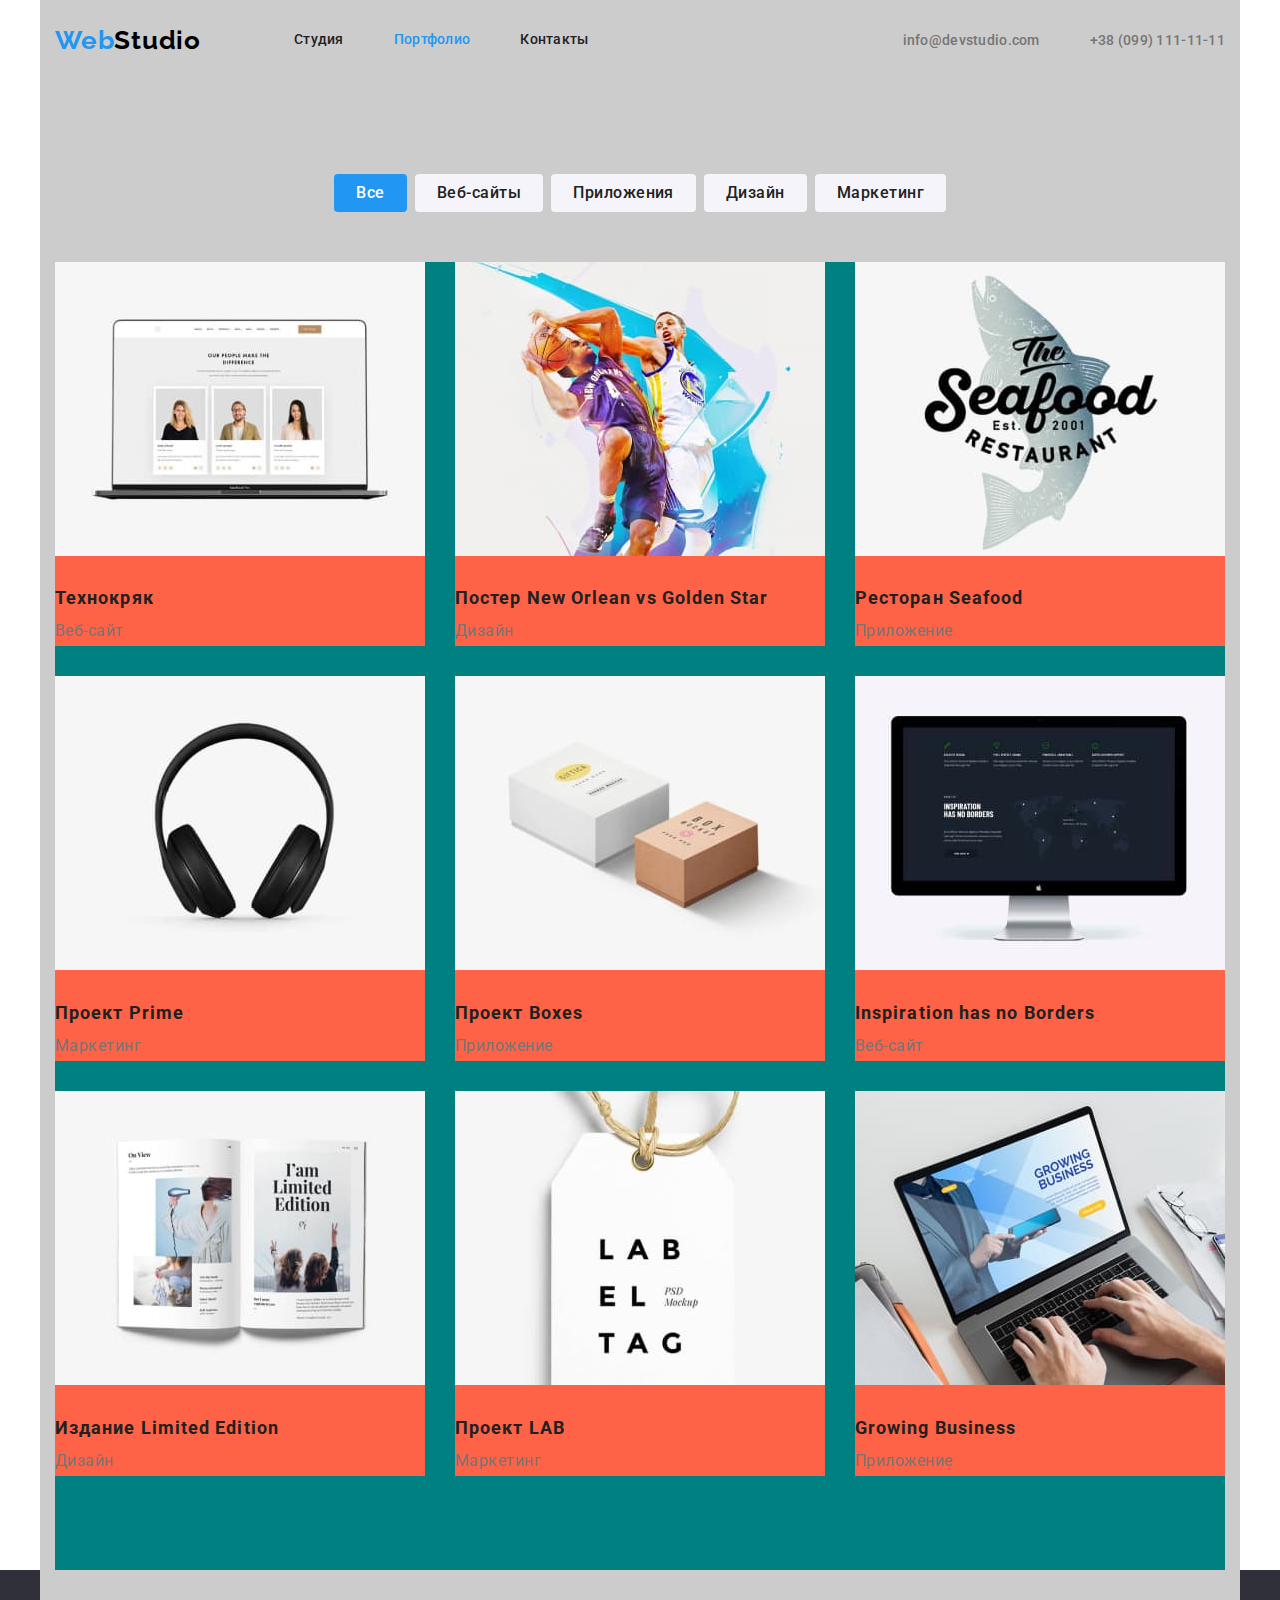
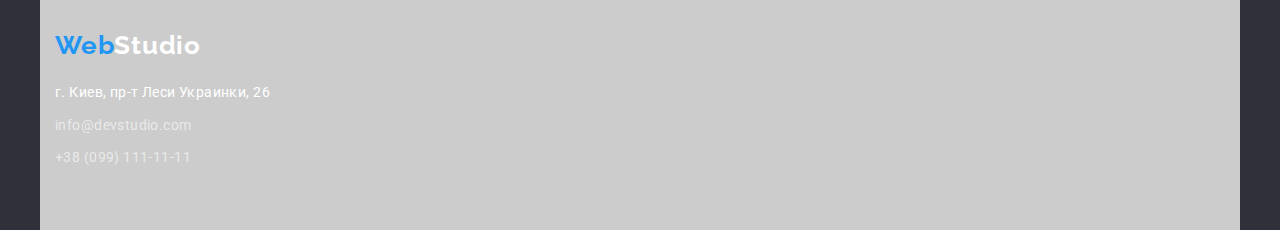
==== commit 281972b4: "разметка портфолио" ====
--- a/portfolio.html
+++ b/portfolio.html
@@ -18,87 +18,114 @@
   <body>
     <!-- Хедер -->
     <header class="page-header">
-      <div class="container">
+      <div class="container main-nav">
         <a href="./index.html" class="logo"> <span class="accent">Web</span>Studio </a>
         <!-- Навигация  -->
         <nav>
           <ul class="site-nav list">
-            <li><a href="./index.html" class="site-nav-link"> Студия </a></li>
-            <li><a href="./portfolio.html" class="site-nav-link current"> Портфолио </a></li>
-            <li><a href="" class="site-nav-link"> Контакты </a></li>
+            <li class="item"><a href="./index.html" class="link"> Студия </a></li>
+            <li class="item"><a href="./portfolio.html" class="link current"> Портфолио </a></li>
+            <li class="item"><a href="" class="link"> Контакты </a></li>
           </ul>
         </nav>
         <!-- Контакты -->
         <ul class="auth-nav list">
+          <li class="item">
+            <a href="mailto:info@devstudio.com" class="link">info@devstudio.com</a>
+          </li class="item">
           <li>
-            <a href="mailto:info@devstudio.com" class="auth-nav-link">info@devstudio.com</a>
-          </li>
-          <li>
-            <a href="tel:+380991111111" class="auth-nav-link">+38 (099) 111-11-11</a>
+            <a href="tel:+380991111111" class="link">+38 (099) 111-11-11</a>
           </li>
         </ul>
       </div>
     </header>
     <!-- Главный раздел -->
     <main>
-      <section class="section-filters">
+      <section class="section">
         <div class="container">
           <!-- <h1 class="filters-title">Портфолио</h1> -->
           <ul class="portfolio-button list">
-            <li><button type="button" class="button current">Все</button></li>
-            <li><button type="button" class="button primary">Веб-сайты</button></li>
-            <li><button type="button" class="button primary">Приложения</button></li>
-            <li><button type="button" class="button primary">Дизайн</button></li>
-            <li><button type="button" class="button primary">Маркетинг</button></li>
+            <li class="item"><button type="button" class="button current">Все</button></li>
+            <li class="item"><button type="button" class="button primary">Веб-сайты</button></li>
+            <li class="item"><button type="button" class="button primary">Приложения</button></li>
+            <li class="item"><button type="button" class="button primary">Дизайн</button></li>
+            <li class="item"><button type="button" class="button primary">Маркетинг</button></li>
           </ul>
+          
           <ul class="benefits list">
+
             <li class="item">
               <img src="./images/img1.jpg" alt="Веб-сайт" width="370" height="294" />
+              <div class="content">
               <h2 class="benefits-title">Технокряк</h2>
               <p class="benefits-text">Веб-сайт</p>
+              </div>
             </li>
+
             <li class="item">
               <img src="./images/img2.jpg" alt="Постер" width="370" height="294" />
-              <h2 class="benefits-title">
-                Постер <span lang="en">New Orlean vs Golden Star</span>
-              </h2>
+              <div class="content">
+              <h2 class="benefits-title">Постер <span lang="en">New Orlean vs Golden Star</span></h2>
               <p class="benefits-text">Дизайн</p>
+              </div>
             </li>
+
             <li class="item">
               <img src="./images/img3.jpg" alt="Ресторан" width="370" height="294" />
+              <div class="content">
               <h2 class="benefits-title">Ресторан <span lang="en">Seafood</span></h2>
               <p class="benefits-text">Приложение</p>
+              </div>
             </li>
+
             <li class="item">
               <img src="./images/img4.jpg" alt="Проект Прайм" width="370" height="294" />
+              <div class="content">
               <h2 class="benefits-title">Проект <span lang="en">Prime</span></h2>
               <p class="benefits-text">Маркетинг</p>
+              </div>
             </li>
+            
             <li class="item">
               <img src="./images/img5.jpg" alt="Проект Боксиз" width="370" height="294" />
+              <div class="content">
               <h2 class="benefits-title">Проект <span lang="en">Boxes</span></h2>
               <p class="benefits-text">Приложение</p>
+              </div>
             </li>
+
             <li class="item">
               <img src="./images/img6.jpg" alt="Вдохновение" width="370" height="294" />
+              <div class="content">
               <h2 class="benefits-title" lang="en">Inspiration has no Borders</h2>
               <p class="benefits-text">Веб-сайт</p>
+              </div>
             </li>
+
             <li class="item">
               <img src="./images/img7.jpg" alt="Издание" width="370" height="294" />
+              <div class="content">
               <h2 class="benefits-title">Издание <span lang="en">Limited Edition</span></h2>
               <p class="benefits-text">Дизайн</p>
+              </div>             
             </li>
+
             <li class="item">
               <img src="./images/img8.jpg" alt="Проект Лаб" width="370" height="294" />
+              <div class="content">
               <h2 class="benefits-title">Проект <span lang="en">LAB</span></h2>
               <p class="benefits-text">Маркетинг</p>
+              </div>
             </li>
+
             <li class="item">
               <img src="./images/img9.jpg" alt="Растущий бизнес" width="370" height="294" />
+              <div class="content">
               <h2 class="benefits-title" lang="en">Growing Business</h2>
               <p class="benefits-text">Приложение</p>
+              </div>
             </li>
+
           </ul>
         </div>
       </section>
@@ -110,13 +137,15 @@
         <a href="./index.html" class="footer-logo"> <span class="accent">Web</span>Studio </a>
         <address class="address">
           <ul class="information list">
-            <li>
+            <li class="item">
               <a href="https://goo.gl/maps/oPbWowYrKjm67KPz8" class="location"
                 >г. Киев, пр-т Леси Украинки, 26
               </a>
             </li>
-            <li><a href="mailto:info@devstudio.com" class="link">info@devstudio.com </a> <br /></li>
-            <li>
+            <li class="item">
+              <a href="mailto:info@devstudio.com" class="link">info@devstudio.com </a> <br />
+            </li>
+            <li class="item">
               <a href="tel:+380991111111" class="link">+38 (099) 111-11-11</a>
             </li>
           </ul>
--- a/css/style.css
+++ b/css/style.css
@@ -24,29 +24,44 @@
 color:var(--primery-text-color);
 font-family: Roboto, sans-serif;
 }
- /*разметка макета  */
-
+ /*утилиты  */
+h1,
+h2,
+h3,
+h4,
+h5,
+h6,
+p,
+ul {
+margin: 0;
+padding: 0;
+}
+
+.list {
+list-style: none;
+}
 /* разметка хедера */
 .page-header{
 background-color: var(--primery-white-color); 
 }
+/* разметка навигации */
+.main-nav{
+display: flex;
+align-items: center;
+}
 
 /* разметка контейнера */
 
 .container{
-width: 1170px;
+width: 1200px;
 padding-left: 15px;
 padding-right: 15px;
 margin-left: auto;
 margin-right: auto;
-outline: 2px solid tomato;}
+background-color: #ccc;
+}
 
 /* ul{list-style: none;} */
-.list{
-list-style: none;
-padding: 0;
-margin: 0;  
-}   
 
 /* logo */
 
@@ -63,10 +78,24 @@
 .logo:focus {
 color: var(--accent-color);
 }
-
+.site-nav{
+display: flex;
+margin-left: 93px;
+}
+
+.site-nav .item{
+margin-right: 50px;
+}
+.site-nav .item:last-child{
+margin-right: 0px;
+}
 
 /* site nav */
-.site-nav-link {
+.site-nav .link {
+display: block;
+padding-top: 32px;
+padding-bottom: 32px;
+
 color:var(--title-text-color) ;
 font-weight: 500;
 font-size: 14px;
@@ -74,18 +103,27 @@
 letter-spacing: 0.02em;
 text-decoration: none;
 }
-.site-nav-link:hover, 
-.site-nav-link:focus{
+.site-nav .link:hover, 
+.site-nav .link:focus{
 color:var(--accent-color) ;
 }
-.site-nav-link.current{
+.site-nav .link.current{
 color:var(--accent-color);
 }
 
 
 /* auth-nav */
-
-.auth-nav-link{
+.auth-nav{
+display: flex;
+margin-left: auto;
+}
+/* .auth-nav .item {
+margin-right: 50px;
+} */
+.auth-nav .item:not(:last-child){
+margin-right: 50px;
+}
+.auth-nav .link{
 color: var(--primery-text-color);
 font-weight: 500;
 font-size: 14px;
@@ -94,8 +132,8 @@
 text-decoration: none;
 }
 
-.auth-nav-link:hover, 
-.auth-nav-link:focus{
+.auth-nav .link:hover, 
+.auth-nav .link:focus{
 color: var(--accent-color);
 }
 
@@ -149,8 +187,17 @@
 }
 
 
-/* button portfolio.html*/
-
+/* button portfolio */
+.portfolio-button{
+display: flex;
+justify-content: center;
+padding-top: 94px;
+}
+
+.portfolio-button .item:not(:last-child)
+{
+margin-right: 8px;
+}
 .button {
 display:inline-block;
 border-radius:4px;
@@ -200,6 +247,9 @@
 
 .section-name{visibility: hidden;}
 
+
+/* section "Features" */
+
 /* section */
 .section-title {
 color: var(--title-text-color);
@@ -208,15 +258,31 @@
 line-height: 1.17;
 text-align: center;
 letter-spacing: 0.03em;
-margin-top: 0px;
+padding-top: 94px;
 margin-bottom: 50px;
 }
-
-/* section "Features" */
-.section-feature{
+.section-name{
+color: var(--title-text-color);
+font-weight: 700;
+font-size: 36px;
+line-height: 1.17;
+text-align: center;
+letter-spacing: 0.03em;
+visibility: hidden;}
+
+.feature{
+display: flex;
+/* если в 2 ряда, то
+flex-wrap: wrap; */
+}
+.feature .item{
 padding-top: 94px;
-padding-bottom: 94px;
-}
+width: 270px;
+margin-right: 30px;
+}
+.feature .item:last-child{
+margin-right: 0px;}
+
 
 .feature-title{
 color: var(--title-text-color);
@@ -224,8 +290,6 @@
 font-size: 14px;
 line-height: 1.14;
 letter-spacing: 0.03em;
-margin-top: 0px;
-margin-bottom: 10px;
 }
 
 /* все заглавные */
@@ -238,24 +302,36 @@
 font-size: 14px;
 line-height: 1.7;
 letter-spacing: 0.03em;
-margin-top: 0px;
 margin-bottom: 0px;
 }
-
+.images-list{
+display: flex;
+padding-bottom: 94px;
+}
+.images-list .item{
+width: 370px;
+margin-right: 30px;
+}
+.images-list .item:last-child{
+margin-right: 0px;
+}
 /* section-jobs */
-
-.section-jobs{padding-bottom: 94px;
-}
-
-/* .images-list>.item {
-margin-bottom: 30px;
-}
-.images-list>.item-1 {
-margin-bottom: 0px;
-} */
-/* section team */
-.section-team{
-margin-bottom: 94px;
+.team{
+outline: 1px solid tomato;
+display: flex;
+padding-bottom: 94px;
+align-items: center;
+padding: 0px;
+list-style: none;
+}
+.team .item{
+width: 270px;
+margin-right: 30px;
+text-align: center;
+outline: 1px solid teal;
+}
+.team .item:last-child{
+margin-right: 0px;
 }
 
 .team-title{
@@ -272,40 +348,43 @@
 font-size: 16px;
 line-height: 1.19;
 letter-spacing: 0.03em;
-margin-top: 0px;
 margin-bottom: 30px;
 }
 
 /* Макет Портфолио */
 
-
-/* отступ кнопок от хедера */
-.section-filters{
-margin-top: 94px;
-margin-bottom: 94px;
-}
-
-
-/* .filters-title {
-color: var(--title-text-color);
-font-weight: 700;
-font-size: 36px;
-line-height: 1.17;
-text-align: center;
-letter-spacing: 0.03em;
-margin-top: 0px;
-margin-bottom: 50px;
+/* контейнер portfolio */
+.benefits{
+display: flex;
+flex-wrap: wrap ;
+margin-top: 50px;
+padding-bottom: 94px;
+background-color: teal;
+}
+/* строки в списках */
+/* width: calc(100%/2);
+/* calc((100%-колво маржинов в строке(строк-1)*знач марж (1-это 30px)/кол-во элементов(строк) */
+/* (100%-60px(2 марж по 30px)/3(cтроки */
+.benefits .item{
+width: 370px; 
+background-color: tomato;
+margin-right: 30px;
+margin-bottom: 30px;
+}
+.benefits .item:nth-child(3n){
+margin-right: 0px;}
+/* альтернатива:
+.benefits .item:not(:nth-child(3n)) {
+margin-right: 30px; */
+
+.benefits .item:nth-child(n+7)
+{
+margin-bottom: 0px;
+}
+/* альтернатива:
+.benefits .item:not(:nth-child(-n+3)) {
+margin-bottom: 30px;
 } */
-
-/* section benefits */
-.benefits{
-margin-top: 50px;
-}
-/* рисунки в списках */
-.item{
-padding: 30px 30px 30px 0px;
-}
-
 /* загаловки в списках */
 .benefits-title {
 color: var(--title-text-color);
@@ -314,7 +393,6 @@
 line-height: 2;
 letter-spacing: 0.06em;
 margin-top: 20px;
-margin-bottom: 4px;
 }
 /* абзацы в списках*/
 .benefits-text {
@@ -322,8 +400,7 @@
 font-size: 16px;
 line-height: 1.9;
 letter-spacing: 0.03em;
-margin-top: 0px;
-margin-bottom: 20px;
+margin-bottom: 0px;
 }
 /* footer logo */
 
@@ -336,8 +413,8 @@
 letter-spacing: 0.03em;
 text-decoration: none;
 display: inline-block;
-padding-top: 60px;
-padding-bottom: 20px;
+margin-top: 60px;
+margin-bottom: 20px;
 }
 
 
@@ -367,9 +444,16 @@
 color:var(--accent-color);
 }
 
+.information .item{
+margin-bottom: 9px;
+}
+.information .item:last-child{
+margin-bottom: 0px;;
+}
+
+
 .information .link {
 color:var(--footer-contact-color);
-padding-top: 9px;
 display: inline-block;
 }
 
@@ -456,4 +540,21 @@
  /* выбрать четные,  (2n+1) не четные  */
 /* .work-list > .item:nth-child(2n){
 background-color: red;    
+} */
+
+/* Пример выбора последнего или первого элемента */
+
+/* .site-nav .item {
+margin-right: 50px;
+}
+
+.site-nav .item:last-child {
+margin-right: 0px;
+}
+
+.site-nav .item:not(:last-child){
+margin-right: 50px;
+}
+.site-nav .item + .item {
+margin-left: 50px;
 } */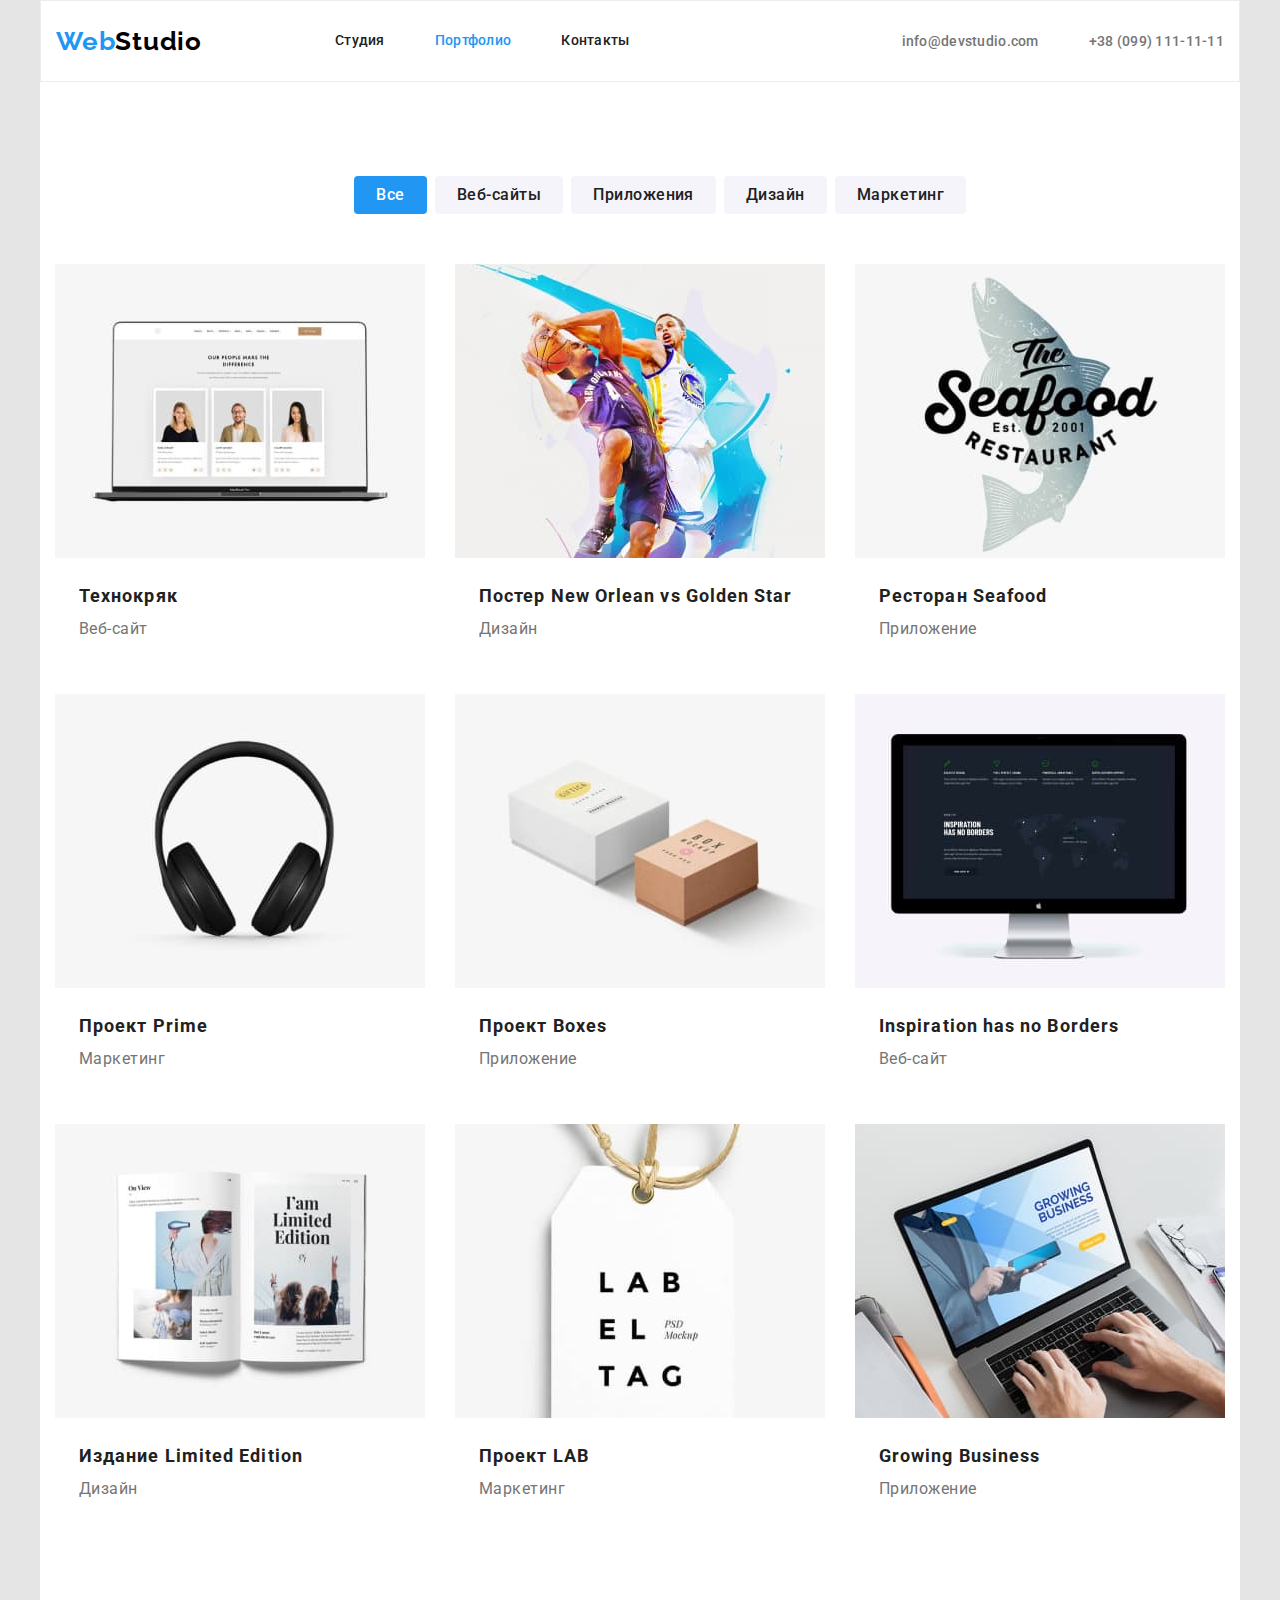
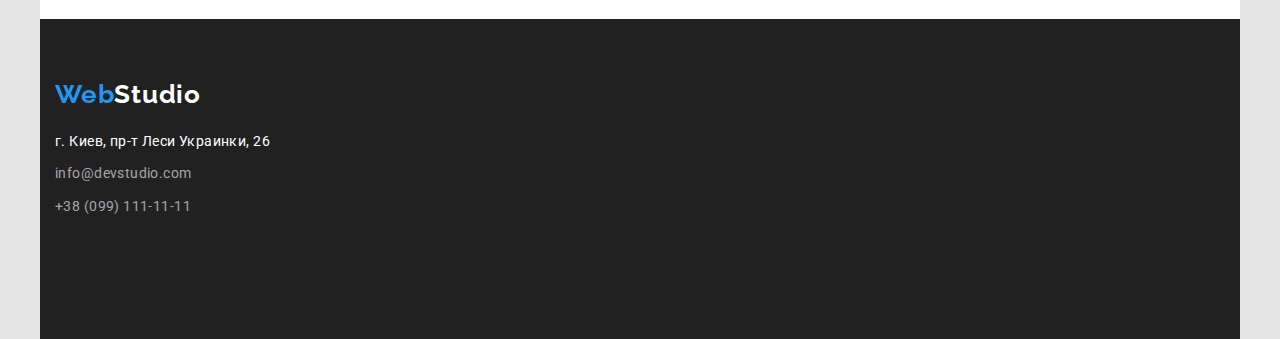
==== commit 4a4f6494: "finish variant" ====
--- a/portfolio.html
+++ b/portfolio.html
@@ -32,7 +32,7 @@
         <ul class="auth-nav list">
           <li class="item">
             <a href="mailto:info@devstudio.com" class="link">info@devstudio.com</a>
-          </li class="item">
+          </li>
           <li>
             <a href="tel:+380991111111" class="link">+38 (099) 111-11-11</a>
           </li>
@@ -51,81 +51,126 @@
             <li class="item"><button type="button" class="button primary">Дизайн</button></li>
             <li class="item"><button type="button" class="button primary">Маркетинг</button></li>
           </ul>
-          
+
           <ul class="benefits list">
-
-            <li class="item">
-              <img src="./images/img1.jpg" alt="Веб-сайт" width="370" height="294" />
-              <div class="content">
-              <h2 class="benefits-title">Технокряк</h2>
-              <p class="benefits-text">Веб-сайт</p>
-              </div>
-            </li>
-
-            <li class="item">
-              <img src="./images/img2.jpg" alt="Постер" width="370" height="294" />
-              <div class="content">
-              <h2 class="benefits-title">Постер <span lang="en">New Orlean vs Golden Star</span></h2>
-              <p class="benefits-text">Дизайн</p>
-              </div>
-            </li>
-
-            <li class="item">
-              <img src="./images/img3.jpg" alt="Ресторан" width="370" height="294" />
-              <div class="content">
-              <h2 class="benefits-title">Ресторан <span lang="en">Seafood</span></h2>
-              <p class="benefits-text">Приложение</p>
-              </div>
-            </li>
-
-            <li class="item">
-              <img src="./images/img4.jpg" alt="Проект Прайм" width="370" height="294" />
-              <div class="content">
-              <h2 class="benefits-title">Проект <span lang="en">Prime</span></h2>
-              <p class="benefits-text">Маркетинг</p>
-              </div>
-            </li>
-            
-            <li class="item">
-              <img src="./images/img5.jpg" alt="Проект Боксиз" width="370" height="294" />
-              <div class="content">
-              <h2 class="benefits-title">Проект <span lang="en">Boxes</span></h2>
-              <p class="benefits-text">Приложение</p>
-              </div>
-            </li>
-
-            <li class="item">
-              <img src="./images/img6.jpg" alt="Вдохновение" width="370" height="294" />
-              <div class="content">
-              <h2 class="benefits-title" lang="en">Inspiration has no Borders</h2>
-              <p class="benefits-text">Веб-сайт</p>
-              </div>
-            </li>
-
-            <li class="item">
-              <img src="./images/img7.jpg" alt="Издание" width="370" height="294" />
-              <div class="content">
-              <h2 class="benefits-title">Издание <span lang="en">Limited Edition</span></h2>
-              <p class="benefits-text">Дизайн</p>
-              </div>             
-            </li>
-
-            <li class="item">
-              <img src="./images/img8.jpg" alt="Проект Лаб" width="370" height="294" />
-              <div class="content">
-              <h2 class="benefits-title">Проект <span lang="en">LAB</span></h2>
-              <p class="benefits-text">Маркетинг</p>
-              </div>
-            </li>
-
-            <li class="item">
-              <img src="./images/img9.jpg" alt="Растущий бизнес" width="370" height="294" />
-              <div class="content">
-              <h2 class="benefits-title" lang="en">Growing Business</h2>
-              <p class="benefits-text">Приложение</p>
-              </div>
-            </li>
-
+            <li class="item">
+              <article class="card">
+                <div class="card-thumb">
+                  <img src="./images/img1.jpg" alt="Веб-сайт" width="370" height="294" />
+                </div>
+              </article>
+
+              <div class="border">
+                <h2 class="benefits-title">Технокряк</h2>
+                <p class="benefits-text">Веб-сайт</p>
+              </div>
+            </li>
+
+            <li class="item">
+              <article class="card">
+                <div class="card-thumb">
+                  <img src="./images/img2.jpg" alt="Постер" width="370" height="294" />
+                </div>
+              </article>
+
+              <div class="border">
+                <h2 class="benefits-title">
+                  Постер <span lang="en">New Orlean vs Golden Star</span>
+                </h2>
+                <p class="benefits-text">Дизайн</p>
+              </div>
+            </li>
+
+            <li class="item">
+              <article class="card">
+                <div class="card-thumb">
+                  <img src="./images/img3.jpg" alt="Ресторан" width="370" height="294" />
+                </div>
+              </article>
+
+              <div class="border">
+                <h2 class="benefits-title">Ресторан <span lang="en">Seafood</span></h2>
+                <p class="benefits-text">Приложение</p>
+              </div>
+            </li>
+
+            <li class="item">
+              <article class="card">
+                <div class="card-thumb">
+                  <img src="./images/img4.jpg" alt="Проект Прайм" width="370" height="294" />
+                </div>
+              </article>
+
+              <div class="border">
+                <h2 class="benefits-title">Проект <span lang="en">Prime</span></h2>
+                <p class="benefits-text">Маркетинг</p>
+              </div>
+            </li>
+
+            <li class="item">
+              <article class="card">
+                <div class="card-thumb">
+                  <img src="./images/img5.jpg" alt="Проект Боксиз" width="370" height="294" />
+                </div>
+              </article>
+
+              <div class="border">
+                <h2 class="benefits-title">Проект <span lang="en">Boxes</span></h2>
+                <p class="benefits-text">Приложение</p>
+              </div>
+            </li>
+
+            <li class="item">
+              <article class="card">
+                <div class="card-thumb">
+                  <img src="./images/img6.jpg" alt="Вдохновение" width="370" height="294" />
+                </div>
+              </article>
+
+              <div class="border">
+                <h2 class="benefits-title" lang="en">Inspiration has no Borders</h2>
+                <p class="benefits-text">Веб-сайт</p>
+              </div>
+            </li>
+
+            <li class="item">
+              <article class="card">
+                <div class="card-thumb">
+                  <img src="./images/img7.jpg" alt="Издание" width="370" height="294" />
+                </div>
+              </article>
+
+              <div class="border">
+                <h2 class="benefits-title">Издание <span lang="en">Limited Edition</span></h2>
+                <p class="benefits-text">Дизайн</p>
+              </div>
+            </li>
+
+            <li class="item">
+              <article class="card">
+                <div class="card-thumb">
+                  <img src="./images/img8.jpg" alt="Проект Лаб" width="370" height="294" />
+                </div>
+              </article>
+
+              <div class="border">
+                <h2 class="benefits-title">Проект <span lang="en">LAB</span></h2>
+                <p class="benefits-text">Маркетинг</p>
+              </div>
+            </li>
+
+            <li class="item">
+              <article class="card">
+                <div class="card-thumb">
+                  <img src="./images/img9.jpg" alt="Растущий бизнес" width="370" height="294" />
+                </div>
+              </article>
+
+              <div class="border">
+                <h2 class="benefits-title" lang="en">Growing Business</h2>
+                <p class="benefits-text">Приложение</p>
+              </div>
+            </li>
           </ul>
         </div>
       </section>
@@ -133,7 +178,7 @@
 
     <!-- Футер -->
     <footer class="page-footer">
-      <div class="container">
+      <div class="container under">
         <a href="./index.html" class="footer-logo"> <span class="accent">Web</span>Studio </a>
         <address class="address">
           <ul class="information list">
--- a/css/style.css
+++ b/css/style.css
@@ -16,11 +16,12 @@
     --footer-contact-color:rgba(255, 255, 255, 0.6);
     --hero-button-color:#188CE8;
     --button-portfolio-color:#F5F4FA;
+    --card-set-gape: 30px;
 }
 
 
 body {
-background-color:var(--primery-white-color);
+background-color:#E5E5E5;
 color:var(--primery-text-color);
 font-family: Roboto, sans-serif;
 }
@@ -34,7 +35,12 @@
 p,
 ul {
 margin: 0;
-padding: 0;
+}
+
+img {
+display: block;
+max-width: 100%;
+/* height: auto; */
 }
 
 .list {
@@ -42,26 +48,35 @@
 }
 /* разметка хедера */
 .page-header{
-background-color: var(--primery-white-color); 
+background-color: #E5E5E5;
 }
 /* разметка навигации */
 .main-nav{
 display: flex;
 align-items: center;
+border: 1px solid #ECECEC;
 }
 
 /* разметка контейнера */
 
-.container{
+.container {
 width: 1200px;
 padding-left: 15px;
 padding-right: 15px;
 margin-left: auto;
 margin-right: auto;
-background-color: #ccc;
-}
-
-/* ul{list-style: none;} */
+background-color:var(--primery-white-color)
+}
+
+
+/* разметка оформление
+.card-thumb {
+outline: 1px solid red;
+}
+
+.item * {
+outline: 1px solid tomato;
+
 
 /* logo */
 
@@ -74,6 +89,7 @@
 letter-spacing: 0.03em;
 text-decoration: none;
 }
+
 .logo:hover,
 .logo:focus {
 color: var(--accent-color);
@@ -140,13 +156,18 @@
 
 
 /* hero */
-.hero{
+.picture {
+background-color: #2F303A;}
+
+.section.hero{
 text-align: center;
 }
 .hero-title{
+
 padding-top: 200px;
 margin-top: 0px;
 margin-bottom:30px;
+
 color:var(--primery-white-color);
 font-weight: 900;
 font-size: 44px;
@@ -167,6 +188,8 @@
 min-width: 200px;
 margin-bottom: 200px;
 text-align: center;
+
+
 color:var(--primery-white-color);
 background-color:var(--accent-color);
 font-family: inherit;
@@ -175,6 +198,7 @@
 line-height: 1.88;
 text-align: center;
 letter-spacing: 0.06em;
+
 text-decoration: none;
 border: none;
 }
@@ -182,16 +206,21 @@
 .hero-button.primary:hover,
 .hero-button.primary:focus {
 border: none;
+
 color: var(--primery-white-color);
 background-color:var(--hero-button-color);
 }
 
 
 /* button portfolio */
+/* если несколько кнопок в строку display:flex */
+
 .portfolio-button{
+
 display: flex;
 justify-content: center;
 padding-top: 94px;
+margin-bottom: 50px;
 }
 
 .portfolio-button .item:not(:last-child)
@@ -243,14 +272,7 @@
 text-decoration: none;
 }
 
-/* скрыть заголовок "Особенности"/
-
-.section-name{visibility: hidden;}
-
-
-/* section "Features" */
-
-/* section */
+/* стили и отступы заголовоков H */
 .section-title {
 color: var(--title-text-color);
 font-weight: 700;
@@ -258,82 +280,103 @@
 line-height: 1.17;
 text-align: center;
 letter-spacing: 0.03em;
+
+margin-bottom: 50px;
+}
+
+/* скрыть заголовок H1 */
+.section-name{
+visibility: hidden;}
+
+/* section Feature */
+
+/* контейнер FEATURE */
+
+.feature {
+padding: 0px;
+margin: 0px;
+list-style: none;
+
+display: flex;
+margin-top: calc(-1 * var(--card-set-gape));
+margin-left: calc(-1 * var(--card-set-gape));
+padding-bottom: 94px;
 padding-top: 94px;
-margin-bottom: 50px;
-}
-.section-name{
-color: var(--title-text-color);
-font-weight: 700;
-font-size: 36px;
-line-height: 1.17;
-text-align: center;
-letter-spacing: 0.03em;
-visibility: hidden;}
-
-.feature{
-display: flex;
-/* если в 2 ряда, то
-flex-wrap: wrap; */
-}
-.feature .item{
-padding-top: 94px;
-width: 270px;
-margin-right: 30px;
-}
-.feature .item:last-child{
-margin-right: 0px;}
-
-
-.feature-title{
+}
+
+.feature>.item {
+flex-basis: calc(100% / 3 - var(--card-set-gape));
+margin-left: var(--card-set-gape);
+margin-top: var(--card-set-gape);
+}
+
+.feature-title {
 color: var(--title-text-color);
 font-weight: 700;
 font-size: 14px;
 line-height: 1.14;
 letter-spacing: 0.03em;
-}
-
-/* все заглавные */
-.feature-title{
+font-style: normal;
 text-transform: uppercase;
 }
 
-.feature-text{
-color:var(--primery-text-color) ;
+.feature-text {
+margin-top: 10px;
+color: var(--primery-text-color);
+font-weight: 400;
 font-size: 14px;
 line-height: 1.7;
 letter-spacing: 0.03em;
-margin-bottom: 0px;
-}
-.images-list{
-display: flex;
+font-style: normal;
+}
+
+/* section-Images */
+
+/* /* контейнер IMAGES */
+
+.images-list {
+padding: 0px;
+margin: 0px;
+list-style: none;
+
+display: flex;
+margin-top: calc(-1 * var(--card-set-gape));
+margin-left: calc(-1 * var(--card-set-gape));
 padding-bottom: 94px;
 }
-.images-list .item{
-width: 370px;
-margin-right: 30px;
-}
-.images-list .item:last-child{
-margin-right: 0px;
-}
-/* section-jobs */
-.team{
-outline: 1px solid tomato;
-display: flex;
-padding-bottom: 94px;
-align-items: center;
+
+.images-list>.item {
+flex-basis: calc(100% / 3 - var(--card-set-gape));
+margin-left: var(--card-set-gape);
+margin-top: var(--card-set-gape);
+}
+
+
+/* section-Team */
+
+/* контейнер TEAM */
+
+.team {
 padding: 0px;
+margin: 0px;
 list-style: none;
-}
-.team .item{
-width: 270px;
-margin-right: 30px;
-text-align: center;
-outline: 1px solid teal;
-}
-.team .item:last-child{
-margin-right: 0px;
-}
-
+
+/* сетка для разметки 1 строка */
+display: flex;
+margin-top: calc(-1 * var(--card-set-gape));
+margin-left: calc(-1 * var(--card-set-gape));
+/* background-color: tomato; */
+}
+
+.team>.item {
+flex-basis: calc(100% / 3 - var(--card-set-gape));
+margin-left: var(--card-set-gape);
+margin-top: var(--card-set-gape);
+}
+
+.team .card {
+margin-bottom: 94px;
+}
 .team-title{
 color: var(--title-text-color);
 font-weight: 500;
@@ -341,85 +384,88 @@
 line-height: 1.19;
 letter-spacing: 0.03em;
 margin-top: 30px;
-margin-bottom: 10px;
+text-align: center;
 }
 .team-text{
 color: var(--primery-text-color);
 font-size: 16px;
 line-height: 1.19;
 letter-spacing: 0.03em;
-margin-bottom: 30px;
+margin-top: 10px;
+padding-bottom: 30px;
+text-align: center;
 }
 
 /* Макет Портфолио */
 
 /* контейнер portfolio */
+
 .benefits{
+padding: 0px;
+margin: 0px;
+list-style: none;
+
+/* сетка для разметки 2 строки и более.. */
+
 display: flex;
 flex-wrap: wrap ;
-margin-top: 50px;
+margin-top: calc(-1 * var(--card-set-gape));
+margin-left: calc(-1 * var(--card-set-gape));
 padding-bottom: 94px;
-background-color: teal;
-}
-/* строки в списках */
-/* width: calc(100%/2);
-/* calc((100%-колво маржинов в строке(строк-1)*знач марж (1-это 30px)/кол-во элементов(строк) */
-/* (100%-60px(2 марж по 30px)/3(cтроки */
-.benefits .item{
-width: 370px; 
-background-color: tomato;
-margin-right: 30px;
-margin-bottom: 30px;
-}
-.benefits .item:nth-child(3n){
-margin-right: 0px;}
-/* альтернатива:
-.benefits .item:not(:nth-child(3n)) {
-margin-right: 30px; */
-
-.benefits .item:nth-child(n+7)
-{
-margin-bottom: 0px;
-}
-/* альтернатива:
-.benefits .item:not(:nth-child(-n+3)) {
-margin-bottom: 30px;
-} */
+}
+
+.benefits > .item{
+flex-basis: calc(100% / 3 - var(--card-set-gape));
+margin-left:var(--card-set-gape);
+margin-top:var(--card-set-gape);
+/* border: 1px solid #EEEEEE; */
+}
+
+
+/* рамки и отступы внутри них */
+.border{
+padding: 20px 24px;
+}
+
 /* загаловки в списках */
+
 .benefits-title {
 color: var(--title-text-color);
 font-weight: 700;
 font-size: 18px;
 line-height: 2;
 letter-spacing: 0.06em;
-margin-top: 20px;
-}
+}
+
 /* абзацы в списках*/
+
 .benefits-text {
 color: var(--primery-text-color);
 font-size: 16px;
 line-height: 1.9;
 letter-spacing: 0.03em;
-margin-bottom: 0px;
-}
-/* footer logo */
+}
+
+/* footer background */
+
+.under {
+background-color: var(--title-text-color)
+}
+
+
+/* footer LOGO */
 
 .footer-logo {
-color:var(--primery-white-color);
+margin-top: 60px;
+display: inline-block;
+
+color: var(--primery-white-color);
 font-family: Raleway, sans-serif;
 font-weight: 700;
 font-size: 26px;
 line-height: 1.19;
 letter-spacing: 0.03em;
 text-decoration: none;
-display: inline-block;
-margin-top: 60px;
-margin-bottom: 20px;
-}
-
-
-.accent {
-color: var(--accent-color);
 }
 
 .footer-logo:hover,
@@ -427,16 +473,43 @@
 color: var(--accent-color);
 }
 
-
-/* "footer address */
+.accent {
+color: var(--accent-color);
+}
+
+
+/* address */
+
 .address{
 font-style: normal;
 padding-bottom: 60px;
 }
 
+.information {
+display: inline-block;
+padding: 0px;
+margin-bottom: 60px;
+margin-top: 20px;
+}
+
+.information .item:not(:first-child) {
+margin-top: 9px;
+}
+
+/* оформление текста и ссылок footer */
+
+.information .location,
+.information .link {
+font-size: 14px;
+line-height: 1.7;
+letter-spacing: 0.03em;
+text-decoration: none;
+font-style: normal;
+}
+
+
 .information .location{
 color:var(--primery-white-color);
-display: inline-block;
 }
 
 .information .location:hover,
@@ -444,39 +517,37 @@
 color:var(--accent-color);
 }
 
-.information .item{
-margin-bottom: 9px;
-}
-.information .item:last-child{
-margin-bottom: 0px;;
-}
-
-
 .information .link {
 color:var(--footer-contact-color);
-display: inline-block;
 }
 
 .information .link:hover,
 .information .link:focus{
 color: var(--accent-color);
 }
-.information .location, .information .link{
-font-size: 14px;
-line-height: 1.7;
-letter-spacing: 0.03em;
-text-decoration: none;
-}
+
+
+
+
+
+
+
+
+
+
+
+
+
+
+
 
 
 
 
 /* section "hero" */
-.hero {
-background-color: #2F303A;
-}
-.page-footer{
-    background-color: #2F303A;
+
+
+
 }
 /*section-team */
 .section-team{
@@ -484,7 +555,8 @@
 }
 
 
-
+/* .page-footer {
+    background-color: #2F303A; */
 
 
 
@@ -557,4 +629,68 @@
 }
 .site-nav .item + .item {
 margin-left: 50px;
-} */+} */
+
+
+
+/* строки в списках */
+/* width: calc(100%/2);
+/* calc((100%-колво маржинов в строке(строк-1)*знач марж (1-это 30px)/кол-во элементов(строк) */
+/* (100%-60px(2 марж по 30px)/3(cтроки */
+/* альтернатива:
+.benefits .item:not(:nth-child(3n)) {
+margin-right: 30px; */
+/* альтернатива:
+.benefits .item:not(:nth-child(-n+3)) {
+margin-bottom: 30px;
+} */
+
+
+
+
+
+/* .benefits {
+    display: flex;
+    flex-wrap: wrap;
+    margin-top: 50px;
+    padding-bottom: 94px;
+    background-color: tomato;
+}
+
+.benefits .item {
+    width: 370px;
+    margin-right: 30px;
+    margin-bottom: 30px;
+    outline: 1px solid teal;
+}
+
+.benefits .item:nth-child(3n) {
+    margin-right: 0px;
+}
+
+
+.benefits .item:nth-child(n+7) {
+    margin-bottom: 0px;
+}
+
+
+
+
+
+загаловки в списках
+.benefits-title {
+    color: var(--title-text-color);
+    font-weight: 700;
+    font-size: 18px;
+    line-height: 2;
+    letter-spacing: 0.06em;
+    margin-top: 20px;
+}
+
+/* абзацы в списках*/
+/* .benefits-text {
+    color: var(--primery-text-color);
+    font-size: 16px;
+    line-height: 1.9;
+    letter-spacing: 0.03em;
+    margin-bottom: 0px;}  */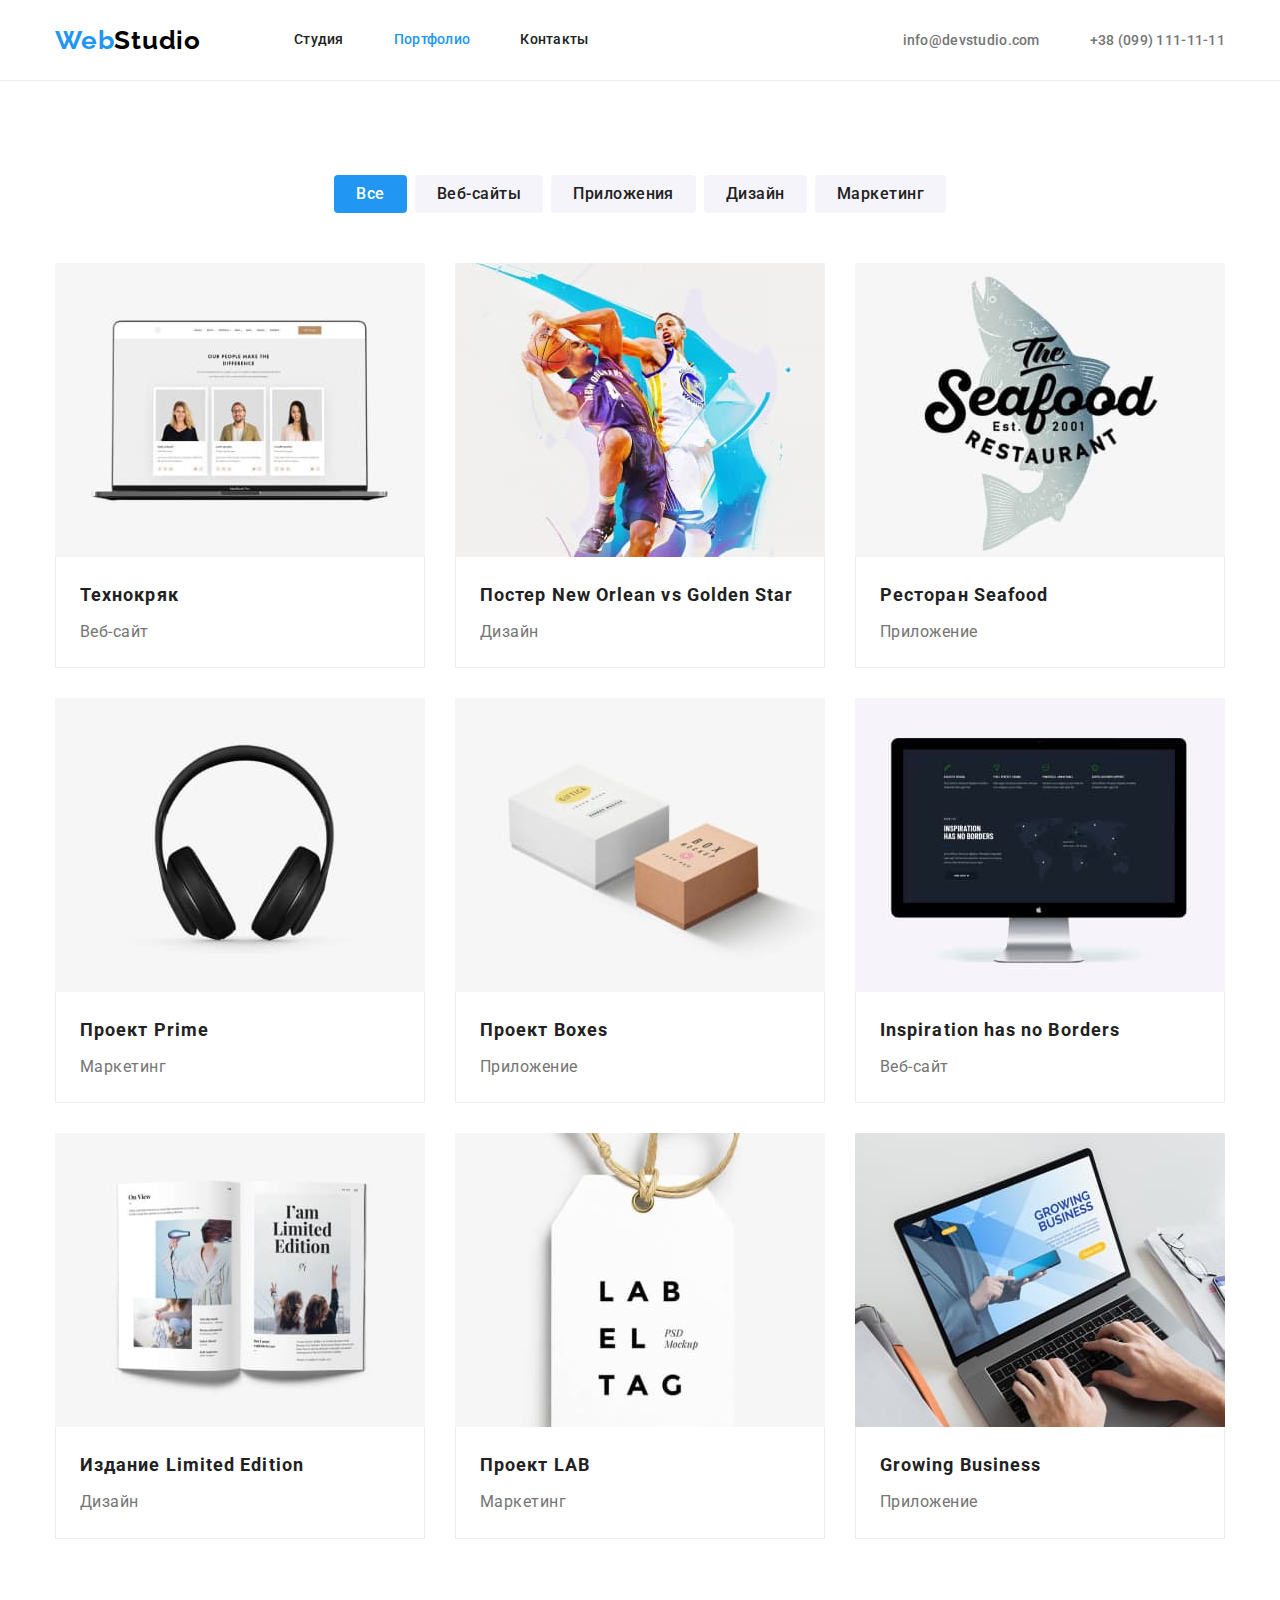
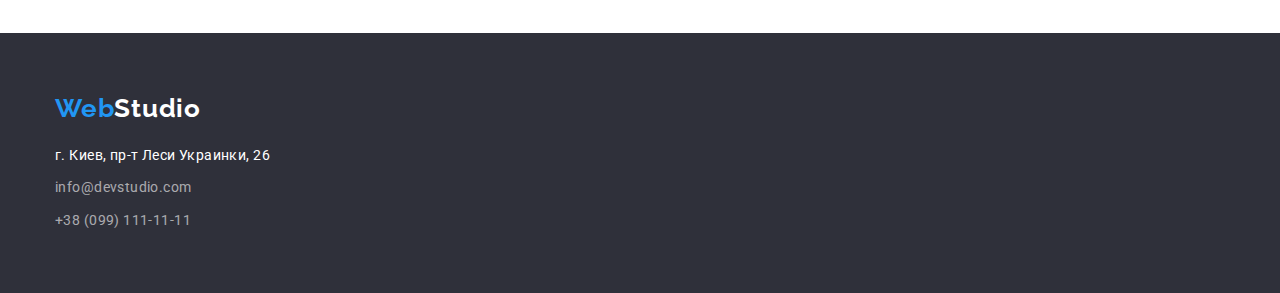
==== commit 4c19143d: "correct to problems" ====
--- a/portfolio.html
+++ b/portfolio.html
@@ -21,7 +21,7 @@
       <div class="container main-nav">
         <a href="./index.html" class="logo"> <span class="accent">Web</span>Studio </a>
         <!-- Навигация  -->
-        <nav>
+        <nav class="nav">
           <ul class="site-nav list">
             <li class="item"><a href="./index.html" class="link"> Студия </a></li>
             <li class="item"><a href="./portfolio.html" class="link current"> Портфолио </a></li>
@@ -33,7 +33,8 @@
           <li class="item">
             <a href="mailto:info@devstudio.com" class="link">info@devstudio.com</a>
           </li>
-          <li>
+
+          <li class="item">
             <a href="tel:+380991111111" class="link">+38 (099) 111-11-11</a>
           </li>
         </ul>
@@ -55,121 +56,103 @@
           <ul class="benefits list">
             <li class="item">
               <article class="card">
+                <img src="./images/img1.jpg" alt="Веб-сайт" width="370" height="294" />
+
                 <div class="card-thumb">
-                  <img src="./images/img1.jpg" alt="Веб-сайт" width="370" height="294" />
+                  <h2 class="benefits-title">Технокряк</h2>
+                  <p class="benefits-text">Веб-сайт</p>
                 </div>
               </article>
-
-              <div class="border">
-                <h2 class="benefits-title">Технокряк</h2>
-                <p class="benefits-text">Веб-сайт</p>
-              </div>
             </li>
 
             <li class="item">
               <article class="card">
+                <img src="./images/img2.jpg" alt="Постер" width="370" height="294" />
+
                 <div class="card-thumb">
-                  <img src="./images/img2.jpg" alt="Постер" width="370" height="294" />
+                  <h2 class="benefits-title">
+                    Постер <span lang="en">New Orlean vs Golden Star</span>
+                  </h2>
+                  <p class="benefits-text">Дизайн</p>
                 </div>
               </article>
-
-              <div class="border">
-                <h2 class="benefits-title">
-                  Постер <span lang="en">New Orlean vs Golden Star</span>
-                </h2>
-                <p class="benefits-text">Дизайн</p>
-              </div>
             </li>
 
             <li class="item">
               <article class="card">
+                <img src="./images/img3.jpg" alt="Ресторан" width="370" height="294" />
+
                 <div class="card-thumb">
-                  <img src="./images/img3.jpg" alt="Ресторан" width="370" height="294" />
+                  <h2 class="benefits-title">Ресторан <span lang="en">Seafood</span></h2>
+                  <p class="benefits-text">Приложение</p>
                 </div>
               </article>
-
-              <div class="border">
-                <h2 class="benefits-title">Ресторан <span lang="en">Seafood</span></h2>
-                <p class="benefits-text">Приложение</p>
-              </div>
             </li>
 
             <li class="item">
               <article class="card">
+                <img src="./images/img4.jpg" alt="Проект Прайм" width="370" height="294" />
+
                 <div class="card-thumb">
-                  <img src="./images/img4.jpg" alt="Проект Прайм" width="370" height="294" />
+                  <h2 class="benefits-title">Проект <span lang="en">Prime</span></h2>
+                  <p class="benefits-text">Маркетинг</p>
                 </div>
               </article>
-
-              <div class="border">
-                <h2 class="benefits-title">Проект <span lang="en">Prime</span></h2>
-                <p class="benefits-text">Маркетинг</p>
-              </div>
             </li>
 
             <li class="item">
               <article class="card">
+                <img src="./images/img5.jpg" alt="Проект Боксиз" width="370" height="294" />
+
                 <div class="card-thumb">
-                  <img src="./images/img5.jpg" alt="Проект Боксиз" width="370" height="294" />
+                  <h2 class="benefits-title">Проект <span lang="en">Boxes</span></h2>
+                  <p class="benefits-text">Приложение</p>
                 </div>
               </article>
-
-              <div class="border">
-                <h2 class="benefits-title">Проект <span lang="en">Boxes</span></h2>
-                <p class="benefits-text">Приложение</p>
-              </div>
             </li>
 
             <li class="item">
               <article class="card">
+                <img src="./images/img6.jpg" alt="Вдохновение" width="370" height="294" />
+
                 <div class="card-thumb">
-                  <img src="./images/img6.jpg" alt="Вдохновение" width="370" height="294" />
+                  <h2 class="benefits-title" lang="en">Inspiration has no Borders</h2>
+                  <p class="benefits-text">Веб-сайт</p>
                 </div>
               </article>
-
-              <div class="border">
-                <h2 class="benefits-title" lang="en">Inspiration has no Borders</h2>
-                <p class="benefits-text">Веб-сайт</p>
-              </div>
             </li>
 
             <li class="item">
               <article class="card">
+                <img src="./images/img7.jpg" alt="Издание" width="370" height="294" />
+
                 <div class="card-thumb">
-                  <img src="./images/img7.jpg" alt="Издание" width="370" height="294" />
+                  <h2 class="benefits-title">Издание <span lang="en">Limited Edition</span></h2>
+                  <p class="benefits-text">Дизайн</p>
                 </div>
               </article>
-
-              <div class="border">
-                <h2 class="benefits-title">Издание <span lang="en">Limited Edition</span></h2>
-                <p class="benefits-text">Дизайн</p>
-              </div>
             </li>
 
             <li class="item">
               <article class="card">
+                <img src="./images/img8.jpg" alt="Проект Лаб" width="370" height="294" />
+
                 <div class="card-thumb">
-                  <img src="./images/img8.jpg" alt="Проект Лаб" width="370" height="294" />
+                  <h2 class="benefits-title">Проект <span lang="en">LAB</span></h2>
+                  <p class="benefits-text">Маркетинг</p>
                 </div>
               </article>
-
-              <div class="border">
-                <h2 class="benefits-title">Проект <span lang="en">LAB</span></h2>
-                <p class="benefits-text">Маркетинг</p>
-              </div>
             </li>
 
             <li class="item">
               <article class="card">
+                <img src="./images/img9.jpg" alt="Растущий бизнес" width="370" height="294" />
+
                 <div class="card-thumb">
-                  <img src="./images/img9.jpg" alt="Растущий бизнес" width="370" height="294" />
+                  <h2 class="benefits-title" lang="en">Growing Business</h2>
+                  <p class="benefits-text">Приложение</p>
                 </div>
               </article>
-
-              <div class="border">
-                <h2 class="benefits-title" lang="en">Growing Business</h2>
-                <p class="benefits-text">Приложение</p>
-              </div>
             </li>
           </ul>
         </div>
@@ -178,7 +161,7 @@
 
     <!-- Футер -->
     <footer class="page-footer">
-      <div class="container under">
+      <div class="container">
         <a href="./index.html" class="footer-logo"> <span class="accent">Web</span>Studio </a>
         <address class="address">
           <ul class="information list">
--- a/css/style.css
+++ b/css/style.css
@@ -16,12 +16,13 @@
     --footer-contact-color:rgba(255, 255, 255, 0.6);
     --hero-button-color:#188CE8;
     --button-portfolio-color:#F5F4FA;
+    --hero-fon-color:#2F303A;
     --card-set-gape: 30px;
 }
 
 
 body {
-background-color:#E5E5E5;
+background-color:var(--primery-white-color);
 color:var(--primery-text-color);
 font-family: Roboto, sans-serif;
 }
@@ -40,21 +41,22 @@
 img {
 display: block;
 max-width: 100%;
-/* height: auto; */
+height: auto
 }
 
 .list {
+margin: 0px;
+padding: 0px;
 list-style: none;
 }
 /* разметка хедера */
 .page-header{
-background-color: #E5E5E5;
+border-bottom: 1px solid #ECECEC;
 }
 /* разметка навигации */
 .main-nav{
 display: flex;
 align-items: center;
-border: 1px solid #ECECEC;
 }
 
 /* разметка контейнера */
@@ -65,7 +67,6 @@
 padding-right: 15px;
 margin-left: auto;
 margin-right: auto;
-background-color:var(--primery-white-color)
 }
 
 
@@ -94,9 +95,11 @@
 .logo:focus {
 color: var(--accent-color);
 }
+.nav{
+margin-left: 93px;
+}
 .site-nav{
 display: flex;
-margin-left: 93px;
 }
 
 .site-nav .item{
@@ -154,17 +157,14 @@
 }
 
 
-
 /* hero */
-.picture {
-background-color: #2F303A;}
-
-.section.hero{
+.hero{
+padding: 200px 0px;
 text-align: center;
+background-color:var(--hero-fon-color);
 }
 .hero-title{
 
-padding-top: 200px;
 margin-top: 0px;
 margin-bottom:30px;
 
@@ -186,7 +186,6 @@
 border-radius:4px;
 padding: 10px 32px;
 min-width: 200px;
-margin-bottom: 200px;
 text-align: center;
 
 
@@ -219,7 +218,6 @@
 
 display: flex;
 justify-content: center;
-padding-top: 94px;
 margin-bottom: 50px;
 }
 
@@ -271,6 +269,10 @@
 letter-spacing: 0.03em;
 text-decoration: none;
 }
+.section{
+padding: 94px 0px;
+}
+
 
 /* стили и отступы заголовоков H */
 .section-title {
@@ -285,23 +287,26 @@
 }
 
 /* скрыть заголовок H1 */
-.section-name{
-visibility: hidden;}
-
+.title-name{
+position: absolute;
+white-space: nowrap;
+width: 1px;
+height: 1px;
+overflow: hidden;
+border: 0px;
+padding: 0px;
+clip: rect(0 0 0 0);
+clip-path: inset(50%);
+margin: -1px;
+}
 /* section Feature */
 
 /* контейнер FEATURE */
 
 .feature {
-padding: 0px;
-margin: 0px;
-list-style: none;
-
 display: flex;
 margin-top: calc(-1 * var(--card-set-gape));
 margin-left: calc(-1 * var(--card-set-gape));
-padding-bottom: 94px;
-padding-top: 94px;
 }
 
 .feature>.item {
@@ -333,16 +338,15 @@
 /* section-Images */
 
 /* /* контейнер IMAGES */
+.section.images {
+padding-top: 0px;
+}
 
 .images-list {
-padding: 0px;
-margin: 0px;
-list-style: none;
 
 display: flex;
 margin-top: calc(-1 * var(--card-set-gape));
 margin-left: calc(-1 * var(--card-set-gape));
-padding-bottom: 94px;
 }
 
 .images-list>.item {
@@ -355,17 +359,16 @@
 /* section-Team */
 
 /* контейнер TEAM */
+.section.team{
+background-color:var(--button-portfolio-color);
+}
 
 .team {
-padding: 0px;
-margin: 0px;
-list-style: none;
 
 /* сетка для разметки 1 строка */
 display: flex;
 margin-top: calc(-1 * var(--card-set-gape));
 margin-left: calc(-1 * var(--card-set-gape));
-/* background-color: tomato; */
 }
 
 .team>.item {
@@ -374,16 +377,12 @@
 margin-top: var(--card-set-gape);
 }
 
-.team .card {
-margin-bottom: 94px;
-}
 .team-title{
 color: var(--title-text-color);
 font-weight: 500;
 font-size: 16px;
 line-height: 1.19;
 letter-spacing: 0.03em;
-margin-top: 30px;
 text-align: center;
 }
 .team-text{
@@ -392,39 +391,40 @@
 line-height: 1.19;
 letter-spacing: 0.03em;
 margin-top: 10px;
-padding-bottom: 30px;
 text-align: center;
 }
+.team .card-thumb{
+padding: 30px 0px ;
+}
 
 /* Макет Портфолио */
 
 /* контейнер portfolio */
 
-.benefits{
-padding: 0px;
-margin: 0px;
-list-style: none;
 
 /* сетка для разметки 2 строки и более.. */
 
+.benefits {
 display: flex;
 flex-wrap: wrap ;
 margin-top: calc(-1 * var(--card-set-gape));
 margin-left: calc(-1 * var(--card-set-gape));
-padding-bottom: 94px;
 }
 
 .benefits > .item{
 flex-basis: calc(100% / 3 - var(--card-set-gape));
 margin-left:var(--card-set-gape);
 margin-top:var(--card-set-gape);
-/* border: 1px solid #EEEEEE; */
-}
-
+
+}
 
 /* рамки и отступы внутри них */
-.border{
+
+.benefits .card-thumb{
 padding: 20px 24px;
+border-right: 1px solid #ECECEC;
+border-left: 1px solid #ECECEC;;
+border-bottom: 1px solid #ECECEC;
 }
 
 /* загаловки в списках */
@@ -444,19 +444,20 @@
 font-size: 16px;
 line-height: 1.9;
 letter-spacing: 0.03em;
+margin-top: 4px;
 }
 
 /* footer background */
 
-.under {
-background-color: var(--title-text-color)
+.page-footer {
+background-color:var(--hero-fon-color);
+padding: 60px 0px;
 }
 
 
 /* footer LOGO */
 
 .footer-logo {
-margin-top: 60px;
 display: inline-block;
 
 color: var(--primery-white-color);
@@ -482,15 +483,9 @@
 
 .address{
 font-style: normal;
-padding-bottom: 60px;
-}
-
-.information {
-display: inline-block;
-padding: 0px;
-margin-bottom: 60px;
 margin-top: 20px;
 }
+
 
 .information .item:not(:first-child) {
 margin-top: 9px;
@@ -526,37 +521,6 @@
 color: var(--accent-color);
 }
 
-
-
-
-
-
-
-
-
-
-
-
-
-
-
-
-
-
-
-/* section "hero" */
-
-
-
-}
-/*section-team */
-.section-team{
-background-color:#F5F4FA ;
-}
-
-
-/* .page-footer {
-    background-color: #2F303A; */
 
 
 
